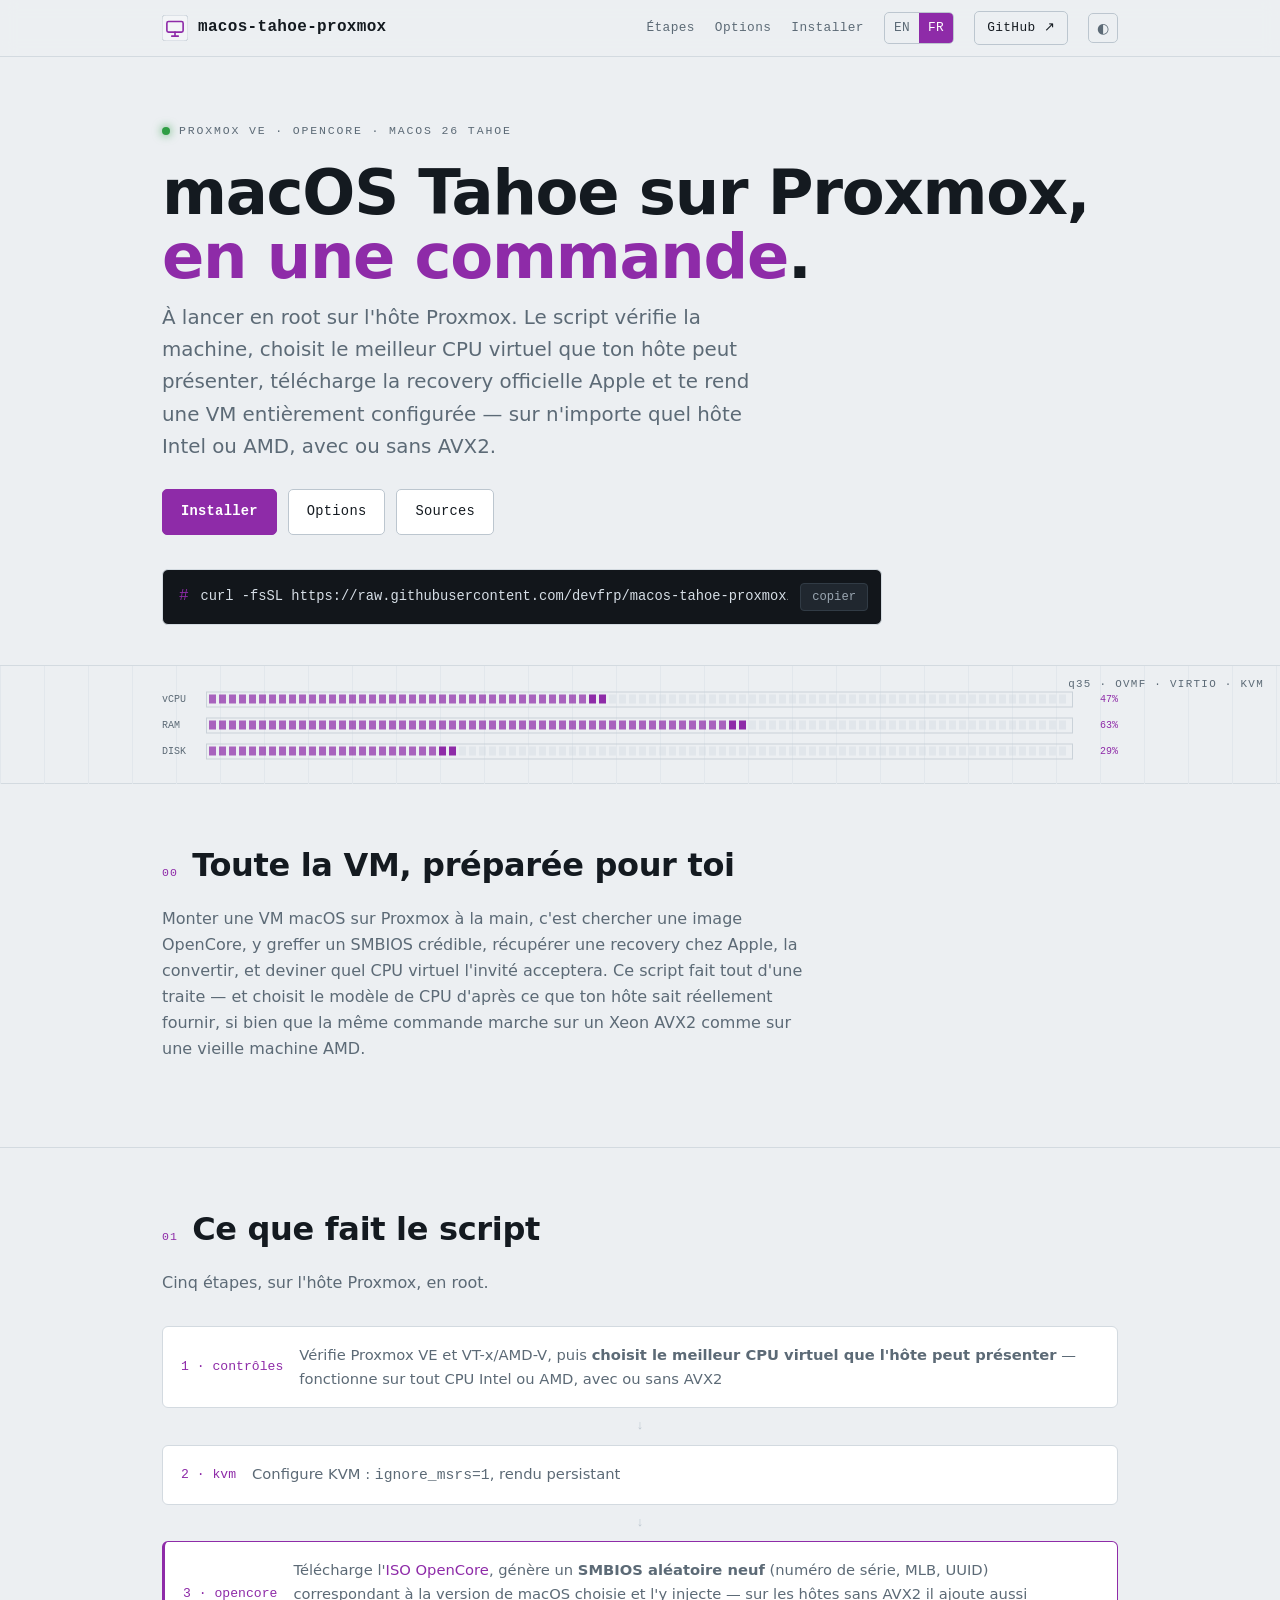
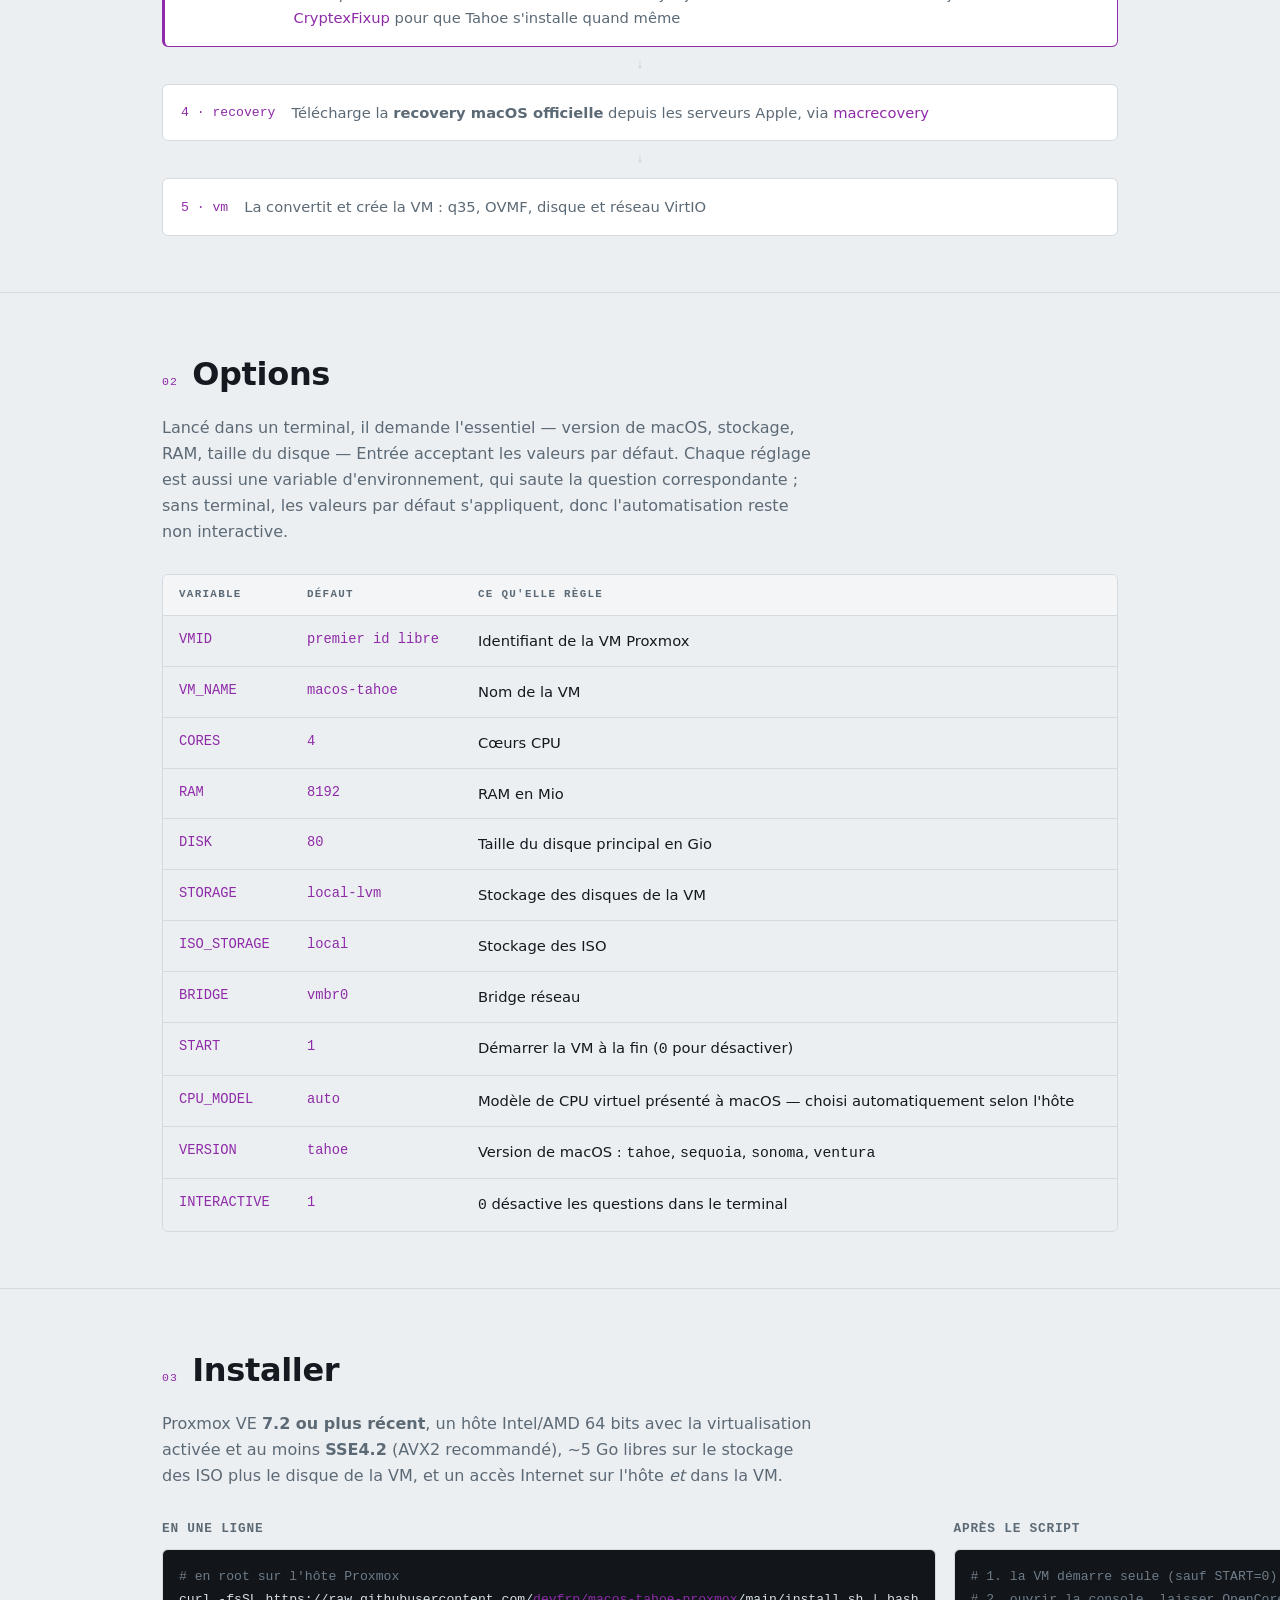
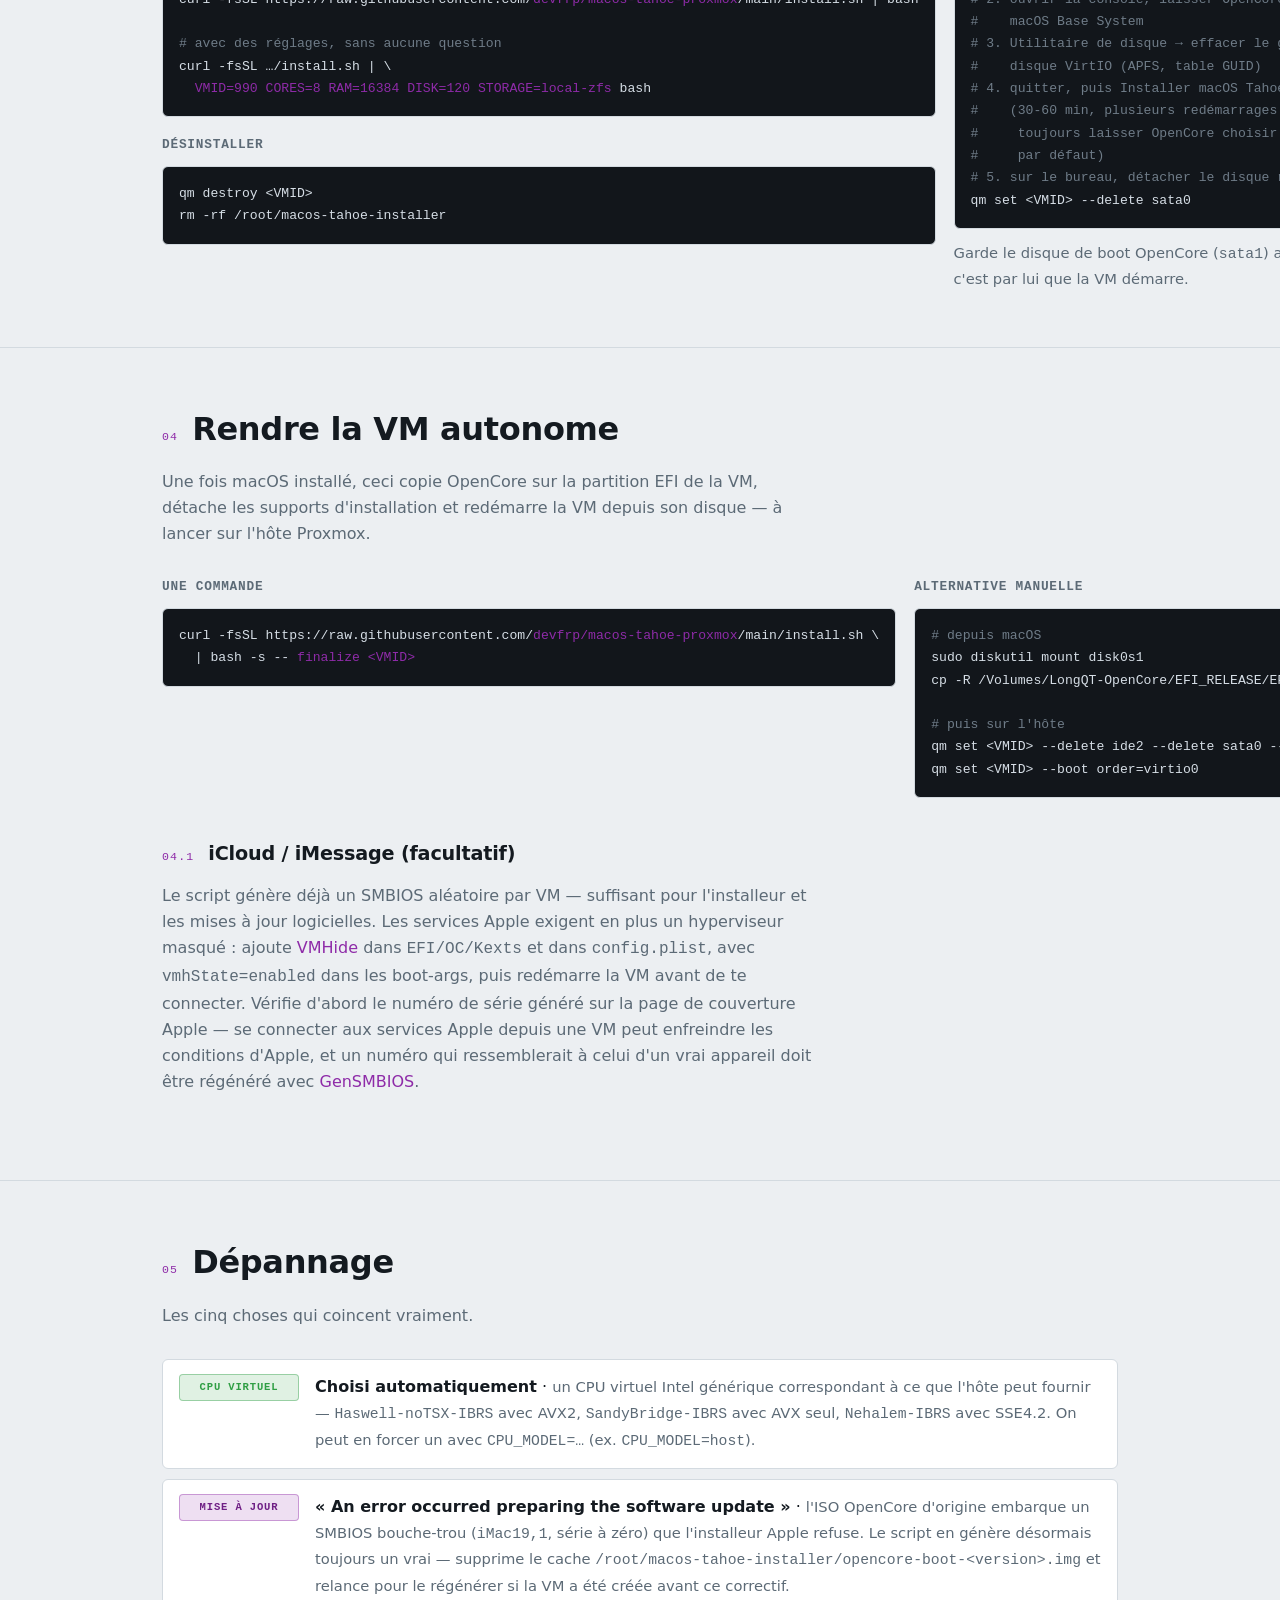
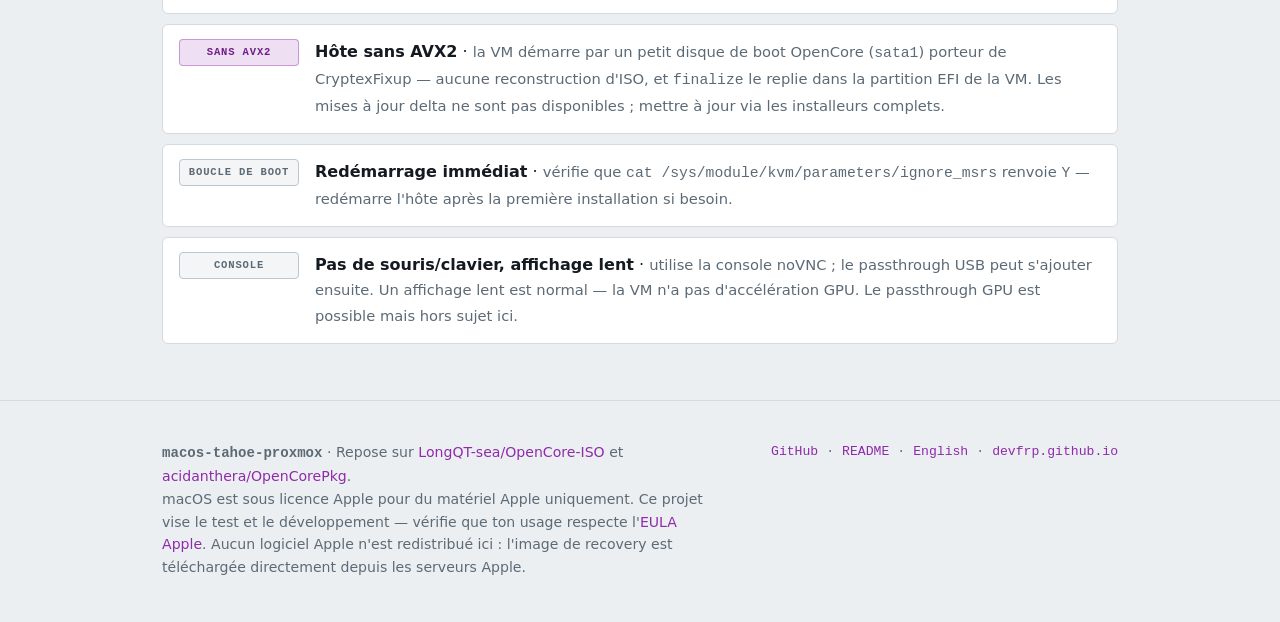
==== site/fr.html @ 80732681 "site: datasheet-style EN + FR site, fix the Pages workflow" ====
<!doctype html>
<html lang="fr">
<head>
<meta charset="utf-8">
<meta name="viewport" content="width=device-width, initial-scale=1">
<title>macOS Tahoe sur Proxmox VE — installeur en une commande</title>
<meta name="description" content="Créez une machine virtuelle macOS Tahoe (macOS 26) prête à installer sur Proxmox VE en une seule commande. Fonctionne sur tout hôte Intel ou AMD, avec ou sans AVX2.">
<meta name="author" content="devfrp">
<meta property="og:title" content="macOS Tahoe sur Proxmox VE — en une commande">
<meta property="og:description" content="OpenCore, un SMBIOS neuf, la recovery officielle Apple et une VM entièrement configurée — depuis une ligne curl sur l'hôte Proxmox.">
<meta property="og:type" content="website">
<link rel="icon" href="data:image/svg+xml,<svg xmlns='http://www.w3.org/2000/svg' viewBox='0 0 32 32'><rect width='32' height='32' rx='5' fill='%230d1013'/><rect x='5' y='7' width='22' height='15' rx='2' fill='none' stroke='%23d072e8' stroke-width='2'/><path d='M12 26 h8 M16 22 v4' fill='none' stroke='%23d072e8' stroke-width='2' stroke-linecap='round'/></svg>">
<style>
  :root{
    /* light: cool datasheet */
    --bg:#eceff2; --panel:#ffffff; --panel2:#f3f5f7; --term:#12161b;
    --line:#d3dae0; --line2:#bcc6cf; --ink:#141a20; --dim:#5c6a76;
    --amber:#8e2ba8; --amber-ink:#6f1f85; --lock:#2f9e44;
    --grid:#e2e7ec;
    --mono:"SFMono-Regular",ui-monospace,"JetBrains Mono",Menlo,Consolas,monospace;
    --sans:system-ui,-apple-system,"Segoe UI",Roboto,Helvetica,Arial,sans-serif;
  }
  @media (prefers-color-scheme:dark){
    :root{
      --bg:#0d1013; --panel:#14181d; --panel2:#191f26; --term:#0a0d10;
      --line:#262e37; --line2:#3a4753; --ink:#ccd4da; --dim:#7c8791;
      --amber:#d072e8; --amber-ink:#dd93ef; --lock:#57c96a; --grid:#1a2027;
    }
  }
  :root[data-theme="light"]{
    --bg:#eceff2; --panel:#ffffff; --panel2:#f3f5f7; --term:#12161b;
    --line:#d3dae0; --line2:#bcc6cf; --ink:#141a20; --dim:#5c6a76;
    --amber:#8e2ba8; --amber-ink:#6f1f85; --lock:#2f9e44; --grid:#e2e7ec;
  }
  :root[data-theme="dark"]{
    --bg:#0d1013; --panel:#14181d; --panel2:#191f26; --term:#0a0d10;
    --line:#262e37; --line2:#3a4753; --ink:#ccd4da; --dim:#7c8791;
    --amber:#d072e8; --amber-ink:#dd93ef; --lock:#57c96a; --grid:#1a2027;
  }

  *{box-sizing:border-box}
  html{scroll-behavior:smooth}
  @media (prefers-reduced-motion:reduce){html{scroll-behavior:auto}}
  body{margin:0;background:var(--bg);color:var(--ink);font-family:var(--sans);
    line-height:1.62;-webkit-font-smoothing:antialiased;font-size:16px}
  a{color:var(--amber);text-decoration:none}
  a:hover{text-decoration:underline}
  :focus-visible{outline:2px solid var(--amber);outline-offset:2px}
  .wrap{max-width:1000px;margin:0 auto;padding:0 22px}
  .mono{font-family:var(--mono)}
  .lab{font-family:var(--mono);font-size:.72rem;letter-spacing:.16em;text-transform:uppercase;color:var(--dim)}

  .panel{background:var(--panel);border:1px solid var(--line);border-radius:6px}

  /* barre haute */
  .bar{position:sticky;top:0;z-index:30;background:color-mix(in srgb,var(--bg) 88%,transparent);
    backdrop-filter:blur(8px);border-bottom:1px solid var(--line)}
  .bar .wrap{display:flex;align-items:center;gap:18px;height:56px}
  .logo{display:flex;align-items:center;gap:10px;font-family:var(--mono);font-weight:600;
    letter-spacing:.02em;color:var(--ink)}
  .logo svg{display:block}
  .bar nav{margin-left:auto;display:flex;gap:20px;align-items:center}
  .bar nav a{font-family:var(--mono);font-size:.8rem;color:var(--dim);letter-spacing:.03em}
  .bar nav a:hover{color:var(--ink);text-decoration:none}
  .bar .gh{border:1px solid var(--line2);padding:6px 12px;border-radius:5px;color:var(--ink)}
  .bar .gh:hover{border-color:var(--amber)}
  #themetog{background:none;border:1px solid var(--line2);color:var(--dim);border-radius:5px;
    width:30px;height:30px;cursor:pointer;font-size:.9rem}
  #themetog:hover{color:var(--ink);border-color:var(--amber)}
  .langsel{display:inline-flex;border:1px solid var(--line2);border-radius:5px;overflow:hidden;
    font-family:var(--mono);font-size:.74rem}
  .langsel a{padding:5px 9px;color:var(--dim);letter-spacing:.04em}
  .langsel a:hover{color:var(--ink);text-decoration:none}
  .langsel a.active{background:var(--amber);color:#fff}
  @media (prefers-color-scheme:dark){.langsel a.active{color:#0d1013}}
  :root[data-theme="dark"] .langsel a.active{color:#0d1013}
  :root[data-theme="light"] .langsel a.active{color:#fff}
  @media(max-width:680px){.bar nav a.opt{display:none}}

  /* hero */
  .hero{border-bottom:1px solid var(--line);position:relative}
  .hero .wrap{padding:60px 22px 0}
  .tag{display:inline-flex;align-items:center;gap:9px}
  .tag .led{width:8px;height:8px;border-radius:50%;background:var(--lock);
    box-shadow:0 0 8px 1px color-mix(in srgb,var(--lock) 60%,transparent)}
  h1{font-size:clamp(2.2rem,6.4vw,3.9rem);line-height:1.02;letter-spacing:-.02em;
    margin:18px 0 0;text-wrap:balance;font-weight:800}
  h1 .u{color:var(--amber)}
  .sub{font-size:clamp(1.02rem,2.3vw,1.24rem);color:var(--dim);max-width:620px;margin:14px 0 0}
  .cta{display:flex;flex-wrap:wrap;gap:11px;margin:26px 0 34px}
  .btn{font-family:var(--mono);font-size:.86rem;border-radius:5px;padding:11px 18px;
    border:1px solid var(--line2);color:var(--ink);cursor:pointer;background:var(--panel);
    transition:border-color .12s,transform .12s;letter-spacing:.02em}
  .btn:hover{text-decoration:none;transform:translateY(-1px);border-color:var(--amber)}
  .btn.p{background:var(--amber);color:#fff;border-color:var(--amber);font-weight:600}
  @media (prefers-color-scheme:dark){.btn.p{color:#0d1013}}
  :root[data-theme="dark"] .btn.p{color:#0d1013}
  :root[data-theme="light"] .btn.p{color:#fff}

  /* commande terminal */
  .term{background:var(--term);border:1px solid var(--line);border-radius:6px;
    display:flex;align-items:center;gap:12px;padding:13px 13px 13px 16px;max-width:720px}
  .term .p{color:var(--amber);font-family:var(--mono);user-select:none}
  .term code{font-family:var(--mono);color:#d6dee6;font-size:.86rem;flex:1;overflow-x:auto;white-space:nowrap}
  .term button{font-family:var(--mono);background:#20272f;border:1px solid #313b45;color:#9aa6b1;
    border-radius:4px;padding:6px 11px;cursor:pointer;font-size:.76rem;white-space:nowrap}
  .term button:hover{color:#fff;border-color:var(--amber)}

  /* jauges hyperviseur */
  .scope{margin-top:40px;border-top:1px solid var(--line);position:relative;height:118px}
  .scope canvas{display:block;width:100%;height:118px}
  .scope .rd{position:absolute;top:10px;right:16px;font-family:var(--mono);font-size:.68rem;
    letter-spacing:.12em;color:var(--dim)}

  /* structure de section */
  .sec{border-bottom:1px solid var(--line);padding:56px 0}
  .head{display:flex;align-items:baseline;gap:14px;margin-bottom:8px}
  .head .idx{font-family:var(--mono);font-size:.72rem;color:var(--amber);letter-spacing:.1em}
  h2{font-size:clamp(1.45rem,3.6vw,2rem);margin:0;letter-spacing:-.01em;font-weight:750;text-wrap:balance}
  .lede{color:var(--dim);max-width:660px;margin:14px 0 30px}

  /* modules */
  .mods{display:grid;gap:1px;background:var(--line);border:1px solid var(--line);border-radius:6px;
    grid-template-columns:repeat(auto-fit,minmax(240px,1fr));overflow:hidden}
  .mod{background:var(--panel);padding:22px}
  .mod:hover{background:var(--panel2)}
  .mod .lab{margin-bottom:9px}
  .mod h3{margin:0 0 5px;font-size:1.04rem}
  .mod p{margin:0;color:var(--dim);font-size:.92rem}
  .mod h3 code,.mod p code{font-family:var(--mono);font-size:.86em;color:var(--amber-ink)}

  /* tableau registre */
  .rdout{border:1px solid var(--line);border-radius:6px;overflow:hidden;overflow-x:auto}
  .rdout table{width:100%;border-collapse:collapse;min-width:520px}
  .rdout th{font-family:var(--mono);font-size:.68rem;letter-spacing:.12em;text-transform:uppercase;
    color:var(--dim);text-align:left;padding:11px 16px;background:var(--panel2);border-bottom:1px solid var(--line)}
  .rdout td{padding:13px 16px;border-bottom:1px solid var(--line);vertical-align:top;font-size:.92rem}
  .rdout tr:last-child td{border-bottom:none}
  .rdout tr:hover td{background:var(--panel2)}
  .rdout .v{font-family:var(--mono);color:var(--amber);white-space:nowrap;font-size:.86rem}
  .rdout .s{font-family:var(--mono);font-size:.68rem;letter-spacing:.08em;color:var(--lock)}
  .rdout .s.open{color:var(--dim)}
  .rdout td b{font-weight:650} .rdout td span{color:var(--dim)}

  /* flux */
  .flow{display:grid;gap:12px}
  .node{border:1px solid var(--line);border-radius:6px;background:var(--panel);padding:16px 18px;
    display:grid;grid-template-columns:auto 1fr;gap:16px;align-items:center}
  .node .n{font-family:var(--mono);font-size:.82rem;color:var(--amber);white-space:nowrap}
  .node .d{color:var(--dim);font-size:.92rem}
  .node.hw{border-color:var(--amber);border-left-width:3px}
  .flow .arrow{font-family:var(--mono);color:var(--line2);text-align:center;font-size:.8rem;line-height:1}

  /* colonnes install */
  .cols{display:grid;gap:18px;grid-template-columns:1fr 1fr}
  @media(max-width:680px){.cols{grid-template-columns:1fr}}
  pre.blk{background:var(--term);border:1px solid var(--line);border-radius:6px;padding:16px;
    overflow-x:auto;font-family:var(--mono);font-size:.82rem;color:#d6dee6;line-height:1.7;margin:0}
  pre.blk .c{color:#6f7c88} pre.blk .f{color:var(--amber)}
  .cols h3{font-family:var(--mono);font-size:.8rem;letter-spacing:.06em;color:var(--dim);
    text-transform:uppercase;margin:0 0 10px}

  /* étapes */
  .steps{list-style:none;padding:0;margin:0;display:grid;gap:10px}
  .steps li{display:grid;grid-template-columns:120px 1fr;gap:16px;align-items:start;
    border:1px solid var(--line);border-radius:6px;padding:14px 16px;background:var(--panel)}
  .chip{font-family:var(--mono);font-size:.66rem;letter-spacing:.08em;padding:4px 8px;border-radius:4px;
    text-align:center;font-weight:600;align-self:start}
  .c-done{background:color-mix(in srgb,var(--lock) 15%,transparent);color:var(--lock);
    border:1px solid color-mix(in srgb,var(--lock) 40%,transparent)}
  .c-part{background:color-mix(in srgb,var(--amber) 15%,transparent);color:var(--amber-ink);
    border:1px solid color-mix(in srgb,var(--amber) 40%,transparent)}
  .c-card{background:var(--panel2);color:var(--dim);border:1px solid var(--line2)}
  .steps b{font-weight:650} .steps .d{color:var(--dim);font-size:.92rem}
  @media(max-width:560px){.steps li{grid-template-columns:1fr}}

  footer{padding:40px 0 64px;color:var(--dim);font-size:.88rem}
  footer .wrap{display:flex;flex-wrap:wrap;gap:20px;justify-content:space-between;align-items:flex-start}
  footer .disc{max-width:560px}
  footer .links{font-family:var(--mono);font-size:.82rem;display:flex;gap:8px;flex-wrap:wrap}
  .kbd{font-family:var(--mono);background:var(--panel2);border:1px solid var(--line2);
    padding:1px 6px;border-radius:4px;font-size:.85em;color:var(--ink)}
</style>
</head>
<body>

<header class="bar"><div class="wrap">
  <a class="logo" href="#top">
    <svg width="26" height="26" viewBox="0 0 32 32" aria-hidden="true"><rect width="32" height="32" rx="5" fill="var(--panel2)" stroke="var(--line2)"/><rect x="6" y="8" width="20" height="13" rx="2" fill="none" stroke="var(--amber)" stroke-width="2"/><path d="M12 26 h8 M16 21 v5" fill="none" stroke="var(--amber)" stroke-width="2" stroke-linecap="round"/></svg>
    macos-tahoe-proxmox
  </a>
  <nav>
    <a class="opt" href="#steps">Étapes</a>
    <a class="opt" href="#options">Options</a>
    <a href="#install">Installer</a>
    <span class="langsel" role="group" aria-label="Langue">
      <a href="index.html">EN</a>
      <a href="fr.html" class="active" aria-current="page">FR</a>
    </span>
    <a class="gh" href="https://github.com/devfrp/macos-tahoe-proxmox">GitHub&nbsp;↗</a>
    <button id="themetog" title="Changer de thème" aria-label="Basculer thème clair/sombre">◐</button>
  </nav>
</div></header>

<main id="top">
<section class="hero">
  <div class="wrap">
    <span class="tag"><span class="led"></span><span class="lab">Proxmox VE · OpenCore · macOS 26 Tahoe</span></span>
    <h1>macOS Tahoe sur Proxmox,<br><span class="u">en une commande</span>.</h1>
    <p class="sub">À lancer en root sur l'hôte Proxmox. Le script vérifie la machine, choisit le
    meilleur CPU virtuel que ton hôte peut présenter, télécharge la recovery officielle Apple et
    te rend une VM entièrement configurée — sur n'importe quel hôte Intel ou AMD, avec ou sans
    AVX2.</p>
    <div class="cta">
      <a class="btn p" href="#install">Installer</a>
      <a class="btn" href="#options">Options</a>
      <a class="btn" href="https://github.com/devfrp/macos-tahoe-proxmox">Sources</a>
    </div>
    <div class="term">
      <span class="p">#</span>
      <code id="cmd">curl -fsSL https://raw.githubusercontent.com/devfrp/macos-tahoe-proxmox/main/install.sh | bash</code>
      <button id="cpb" onclick="cp()">copier</button>
    </div>
  </div>
  <div class="scope" aria-hidden="true">
    <span class="rd">q35 · OVMF · VIRTIO · KVM</span>
    <canvas id="scope"></canvas>
  </div>
</section>

<section class="sec" id="about"><div class="wrap">
  <div class="head"><span class="idx">00</span><h2>Toute la VM, préparée pour toi</h2></div>
  <p class="lede">Monter une VM macOS sur Proxmox à la main, c'est chercher une image OpenCore,
  y greffer un SMBIOS crédible, récupérer une recovery chez Apple, la convertir, et deviner quel
  CPU virtuel l'invité acceptera. Ce script fait tout d'une traite — et choisit le modèle de CPU
  d'après ce que ton hôte sait réellement fournir, si bien que la même commande marche sur un
  Xeon AVX2 comme sur une vieille machine AMD.</p>
</div></section>

<section class="sec" id="steps"><div class="wrap">
  <div class="head"><span class="idx">01</span><h2>Ce que fait le script</h2></div>
  <p class="lede">Cinq étapes, sur l'hôte Proxmox, en root.</p>
  <div class="flow">
    <div class="node"><span class="n">1 · contrôles</span><span class="d">Vérifie Proxmox VE et VT-x/AMD-V, puis <b>choisit le meilleur CPU virtuel que l'hôte peut présenter</b> — fonctionne sur tout CPU Intel ou AMD, avec ou sans AVX2</span></div>
    <div class="arrow">↓</div>
    <div class="node"><span class="n">2 · kvm</span><span class="d">Configure KVM : <code class="mono">ignore_msrs=1</code>, rendu persistant</span></div>
    <div class="arrow">↓</div>
    <div class="node hw"><span class="n">3 · opencore</span><span class="d">Télécharge l'<a href="https://github.com/LongQT-sea/OpenCore-ISO">ISO OpenCore</a>, génère un <b>SMBIOS aléatoire neuf</b> (numéro de série, MLB, UUID) correspondant à la version de macOS choisie et l'y injecte — sur les hôtes sans AVX2 il ajoute aussi <a href="https://github.com/acidanthera/CryptexFixup">CryptexFixup</a> pour que Tahoe s'installe quand même</span></div>
    <div class="arrow">↓</div>
    <div class="node"><span class="n">4 · recovery</span><span class="d">Télécharge la <b>recovery macOS officielle</b> depuis les serveurs Apple, via <a href="https://github.com/acidanthera/OpenCorePkg">macrecovery</a></span></div>
    <div class="arrow">↓</div>
    <div class="node"><span class="n">5 · vm</span><span class="d">La convertit et crée la VM : q35, OVMF, disque et réseau VirtIO</span></div>
  </div>
</div></section>

<section class="sec" id="options"><div class="wrap">
  <div class="head"><span class="idx">02</span><h2>Options</h2></div>
  <p class="lede">Lancé dans un terminal, il demande l'essentiel — version de macOS, stockage,
  RAM, taille du disque — Entrée acceptant les valeurs par défaut. Chaque réglage est aussi une
  variable d'environnement, qui saute la question correspondante ; sans terminal, les valeurs par
  défaut s'appliquent, donc l'automatisation reste non interactive.</p>
  <div class="rdout"><table>
    <thead><tr><th>Variable</th><th>Défaut</th><th>Ce qu'elle règle</th></tr></thead>
    <tbody>
      <tr><td class="v">VMID</td><td class="v">premier id libre</td><td>Identifiant de la VM Proxmox</td></tr>
      <tr><td class="v">VM_NAME</td><td class="v">macos-tahoe</td><td>Nom de la VM</td></tr>
      <tr><td class="v">CORES</td><td class="v">4</td><td>Cœurs CPU</td></tr>
      <tr><td class="v">RAM</td><td class="v">8192</td><td>RAM en Mio</td></tr>
      <tr><td class="v">DISK</td><td class="v">80</td><td>Taille du disque principal en Gio</td></tr>
      <tr><td class="v">STORAGE</td><td class="v">local-lvm</td><td>Stockage des disques de la VM</td></tr>
      <tr><td class="v">ISO_STORAGE</td><td class="v">local</td><td>Stockage des ISO</td></tr>
      <tr><td class="v">BRIDGE</td><td class="v">vmbr0</td><td>Bridge réseau</td></tr>
      <tr><td class="v">START</td><td class="v">1</td><td>Démarrer la VM à la fin (<code class="mono">0</code> pour désactiver)</td></tr>
      <tr><td class="v">CPU_MODEL</td><td class="v">auto</td><td>Modèle de CPU virtuel présenté à macOS — choisi automatiquement selon l'hôte</td></tr>
      <tr><td class="v">VERSION</td><td class="v">tahoe</td><td>Version de macOS : <code class="mono">tahoe</code>, <code class="mono">sequoia</code>, <code class="mono">sonoma</code>, <code class="mono">ventura</code></td></tr>
      <tr><td class="v">INTERACTIVE</td><td class="v">1</td><td><code class="mono">0</code> désactive les questions dans le terminal</td></tr>
    </tbody>
  </table></div>
</div></section>

<section class="sec" id="install"><div class="wrap">
  <div class="head"><span class="idx">03</span><h2>Installer</h2></div>
  <p class="lede">Proxmox VE <b>7.2 ou plus récent</b>, un hôte Intel/AMD 64 bits avec la
  virtualisation activée et au moins <b>SSE4.2</b> (AVX2 recommandé), ~5&nbsp;Go libres sur le
  stockage des ISO plus le disque de la VM, et un accès Internet sur l'hôte <em>et</em> dans la VM.</p>
  <div class="cols">
    <div>
      <h3>En une ligne</h3>
      <pre class="blk"><span class="c"># en root sur l'hôte Proxmox</span>
curl -fsSL https://raw.githubusercontent.com/<span class="f">devfrp/macos-tahoe-proxmox</span>/main/install.sh | bash

<span class="c"># avec des réglages, sans aucune question</span>
curl -fsSL …/install.sh | \
  <span class="f">VMID=990 CORES=8 RAM=16384 DISK=120 STORAGE=local-zfs</span> bash</pre>
      <h3 style="margin-top:18px">Désinstaller</h3>
      <pre class="blk">qm destroy &lt;VMID&gt;
rm -rf /root/macos-tahoe-installer</pre>
    </div>
    <div>
      <h3>Après le script</h3>
      <pre class="blk"><span class="c"># 1. la VM démarre seule (sauf START=0)</span>
<span class="c"># 2. ouvrir la console, laisser OpenCore booter</span>
<span class="c">#    macOS Base System</span>
<span class="c"># 3. Utilitaire de disque → effacer le gros</span>
<span class="c">#    disque VirtIO (APFS, table GUID)</span>
<span class="c"># 4. quitter, puis Installer macOS Tahoe</span>
<span class="c">#    (30-60 min, plusieurs redémarrages —</span>
<span class="c">#     toujours laisser OpenCore choisir l'entrée</span>
<span class="c">#     par défaut)</span>
<span class="c"># 5. sur le bureau, détacher le disque recovery :</span>
qm set &lt;VMID&gt; --delete sata0</pre>
      <p class="lede" style="margin:12px 0 0;font-size:.92rem">Garde le disque de boot OpenCore
      (<code class="mono">sata1</code>) attaché — c'est par lui que la VM démarre.</p>
    </div>
  </div>
</div></section>

<section class="sec" id="standalone"><div class="wrap">
  <div class="head"><span class="idx">04</span><h2>Rendre la VM autonome</h2></div>
  <p class="lede">Une fois macOS installé, ceci copie OpenCore sur la partition EFI de la VM,
  détache les supports d'installation et redémarre la VM depuis son disque — à lancer sur l'hôte
  Proxmox.</p>
  <div class="cols">
    <div>
      <h3>Une commande</h3>
      <pre class="blk">curl -fsSL https://raw.githubusercontent.com/<span class="f">devfrp/macos-tahoe-proxmox</span>/main/install.sh \
  | bash -s -- <span class="f">finalize &lt;VMID&gt;</span></pre>
    </div>
    <div>
      <h3>Alternative manuelle</h3>
      <pre class="blk"><span class="c"># depuis macOS</span>
sudo diskutil mount disk0s1
cp -R /Volumes/LongQT-OpenCore/EFI_RELEASE/EFI /Volumes/EFI/

<span class="c"># puis sur l'hôte</span>
qm set &lt;VMID&gt; --delete ide2 --delete sata0 --delete sata1
qm set &lt;VMID&gt; --boot order=virtio0</pre>
    </div>
  </div>
  <div class="head" style="margin-top:40px"><span class="idx">04.1</span><h2 style="font-size:1.2rem">iCloud / iMessage (facultatif)</h2></div>
  <p class="lede">Le script génère déjà un SMBIOS aléatoire par VM — suffisant pour l'installeur
  et les mises à jour logicielles. Les services Apple exigent en plus un hyperviseur masqué :
  ajoute <a href="https://github.com/Carnations-Botanica/VMHide">VMHide</a> dans
  <code class="mono">EFI/OC/Kexts</code> et dans <code class="mono">config.plist</code>, avec
  <code class="mono">vmhState=enabled</code> dans les boot-args, puis redémarre la VM avant de te
  connecter. Vérifie d'abord le numéro de série généré sur la page de couverture Apple — se
  connecter aux services Apple depuis une VM peut enfreindre les conditions d'Apple, et un
  numéro qui ressemblerait à celui d'un vrai appareil doit être régénéré avec
  <a href="https://github.com/corpnewt/GenSMBIOS">GenSMBIOS</a>.</p>
</div></section>

<section class="sec" id="trouble"><div class="wrap">
  <div class="head"><span class="idx">05</span><h2>Dépannage</h2></div>
  <p class="lede">Les cinq choses qui coincent vraiment.</p>
  <ul class="steps">
    <li><span class="chip c-done">CPU VIRTUEL</span><div><b>Choisi automatiquement</b> · <span class="d">un CPU virtuel Intel générique correspondant à ce que l'hôte peut fournir — <code class="mono">Haswell-noTSX-IBRS</code> avec AVX2, <code class="mono">SandyBridge-IBRS</code> avec AVX seul, <code class="mono">Nehalem-IBRS</code> avec SSE4.2. On peut en forcer un avec <code class="mono">CPU_MODEL=…</code> (ex. <code class="mono">CPU_MODEL=host</code>).</span></div></li>
    <li><span class="chip c-part">MISE À JOUR</span><div><b>« An error occurred preparing the software update »</b> · <span class="d">l'ISO OpenCore d'origine embarque un SMBIOS bouche-trou (<code class="mono">iMac19,1</code>, série à zéro) que l'installeur Apple refuse. Le script en génère désormais toujours un vrai — supprime le cache <code class="mono">/root/macos-tahoe-installer/opencore-boot-&lt;version&gt;.img</code> et relance pour le régénérer si la VM a été créée avant ce correctif.</span></div></li>
    <li><span class="chip c-part">SANS AVX2</span><div><b>Hôte sans AVX2</b> · <span class="d">la VM démarre par un petit disque de boot OpenCore (<code class="mono">sata1</code>) porteur de CryptexFixup — aucune reconstruction d'ISO, et <code class="mono">finalize</code> le replie dans la partition EFI de la VM. Les mises à jour delta ne sont pas disponibles ; mettre à jour via les installeurs complets.</span></div></li>
    <li><span class="chip c-card">BOUCLE DE BOOT</span><div><b>Redémarrage immédiat</b> · <span class="d">vérifie que <code class="mono">cat /sys/module/kvm/parameters/ignore_msrs</code> renvoie <code class="mono">Y</code> — redémarre l'hôte après la première installation si besoin.</span></div></li>
    <li><span class="chip c-card">CONSOLE</span><div><b>Pas de souris/clavier, affichage lent</b> · <span class="d">utilise la console noVNC ; le passthrough USB peut s'ajouter ensuite. Un affichage lent est normal — la VM n'a pas d'accélération GPU. Le passthrough GPU est possible mais hors sujet ici.</span></div></li>
  </ul>
</div></section>
</main>

<footer><div class="wrap">
  <div class="disc"><b class="mono">macos-tahoe-proxmox</b> · Repose sur
    <a href="https://github.com/LongQT-sea/OpenCore-ISO">LongQT-sea/OpenCore-ISO</a> et
    <a href="https://github.com/acidanthera/OpenCorePkg">acidanthera/OpenCorePkg</a>.<br>
    macOS est sous licence Apple pour du matériel Apple uniquement. Ce projet vise le test et le
    développement — vérifie que ton usage respecte l'<a href="https://www.apple.com/legal/sla/">EULA
    Apple</a>. Aucun logiciel Apple n'est redistribué ici : l'image de recovery est téléchargée
    directement depuis les serveurs Apple.</div>
  <div class="links">
    <a href="https://github.com/devfrp/macos-tahoe-proxmox">GitHub</a><span>·</span>
    <a href="https://github.com/devfrp/macos-tahoe-proxmox/blob/main/README.fr.md">README</a><span>·</span>
    <a href="index.html">English</a><span>·</span>
    <a href="https://devfrp.github.io">devfrp.github.io</a>
  </div>
</div></footer>

<script>
(function(){
  // thème (persisté)
  var root=document.documentElement, tog=document.getElementById('themetog');
  var saved=null; try{saved=localStorage.getItem('mtp-theme');}catch(e){}
  if(saved==='dark'||saved==='light') root.setAttribute('data-theme',saved);
  function cur(){var t=root.getAttribute('data-theme');
    if(t) return t;
    return matchMedia('(prefers-color-scheme:dark)').matches?'dark':'light';}
  tog.addEventListener('click',function(){
    var n=cur()==='dark'?'light':'dark';
    root.setAttribute('data-theme',n);
    try{localStorage.setItem('mtp-theme',n);}catch(e){}
    draw(true);
  });

  // copie
  window.cp=function(){var b=document.getElementById('cpb');
    navigator.clipboard.writeText(document.getElementById('cmd').textContent).then(function(){
      b.textContent='copié ✓'; setTimeout(function(){b.textContent='copier';},1500);});};

  // jauges hyperviseur
  var cv=document.getElementById('scope'), ctx=cv.getContext('2d'), t=0, raf=null;
  var reduce=matchMedia('(prefers-reduced-motion:reduce)').matches;
  var rows=[{k:'vCPU',b:0.34,a:0.30,s:1.7},{k:'RAM',b:0.58,a:0.10,s:0.7},{k:'DISK',b:0.22,a:0.20,s:2.6}];
  function accent(){return getComputedStyle(root).getPropertyValue('--amber').trim()||'#d072e8';}
  function grid(){return getComputedStyle(root).getPropertyValue('--grid').trim()||'#1a2027';}
  function dim(){return getComputedStyle(root).getPropertyValue('--dim').trim()||'#7c8791';}
  function line2(){return getComputedStyle(root).getPropertyValue('--line2').trim()||'#3a4753';}
  function size(){var d=Math.min(devicePixelRatio||1,2);
    cv.width=cv.clientWidth*d; cv.height=cv.clientHeight*d; ctx.setTransform(d,0,0,d,0,0);}
  function draw(once){
    var w=cv.clientWidth,h=cv.clientHeight;
    ctx.clearRect(0,0,w,h);
    ctx.strokeStyle=grid(); ctx.lineWidth=1;
    for(var x=0;x<w;x+=44){ctx.beginPath();ctx.moveTo(x+.5,0);ctx.lineTo(x+.5,h);ctx.stroke();}
    var inset=Math.max(22,(w-1000)/2+22), gh=15, top=(h-(rows.length*gh+(rows.length-1)*11))/2;
    for(var r=0;r<rows.length;r++){
      var row=rows[r], y=top+r*(gh+11);
      var v=row.b+row.a*(0.5+0.5*Math.sin(t*row.s+r*1.7))*(0.7+0.3*Math.sin(t*row.s*2.3+r));
      if(v<0.04) v=0.04; if(v>0.98) v=0.98;
      // libellé
      ctx.fillStyle=dim(); ctx.font='10px ui-monospace,SFMono-Regular,Menlo,monospace';
      ctx.textBaseline='middle'; ctx.textAlign='left';
      ctx.fillText(row.k, inset, y+gh/2);
      // rail
      var bx=inset+44, bw=Math.max(60,w-inset*2-44-46);
      ctx.strokeStyle=line2(); ctx.globalAlpha=.7; ctx.lineWidth=1;
      ctx.strokeRect(bx+.5,y+.5,bw,gh); ctx.globalAlpha=1;
      // remplissage segmenté
      var seg=7, gap=3, n=Math.floor((bw+gap)/(seg+gap)), lit=Math.round(n*v);
      for(var i=0;i<n;i++){
        var on=i<lit;
        ctx.fillStyle=on?accent():line2();
        ctx.globalAlpha=on?(i>lit-3?1:.72):.22;
        ctx.fillRect(bx+3+i*(seg+gap), y+3, seg, gh-6);
      }
      ctx.globalAlpha=1;
      // pourcentage
      ctx.fillStyle=accent(); ctx.textAlign='right';
      ctx.fillText(Math.round(v*100)+'%', w-inset, y+gh/2);
    }
    if(once) return;
    t+=0.012; raf=requestAnimationFrame(function(){draw(false);});
  }
  function start(){size(); if(reduce){draw(true);} else {if(raf)cancelAnimationFrame(raf); draw(false);}}
  addEventListener('resize',start); start();
})();
</script>
</body>
</html>
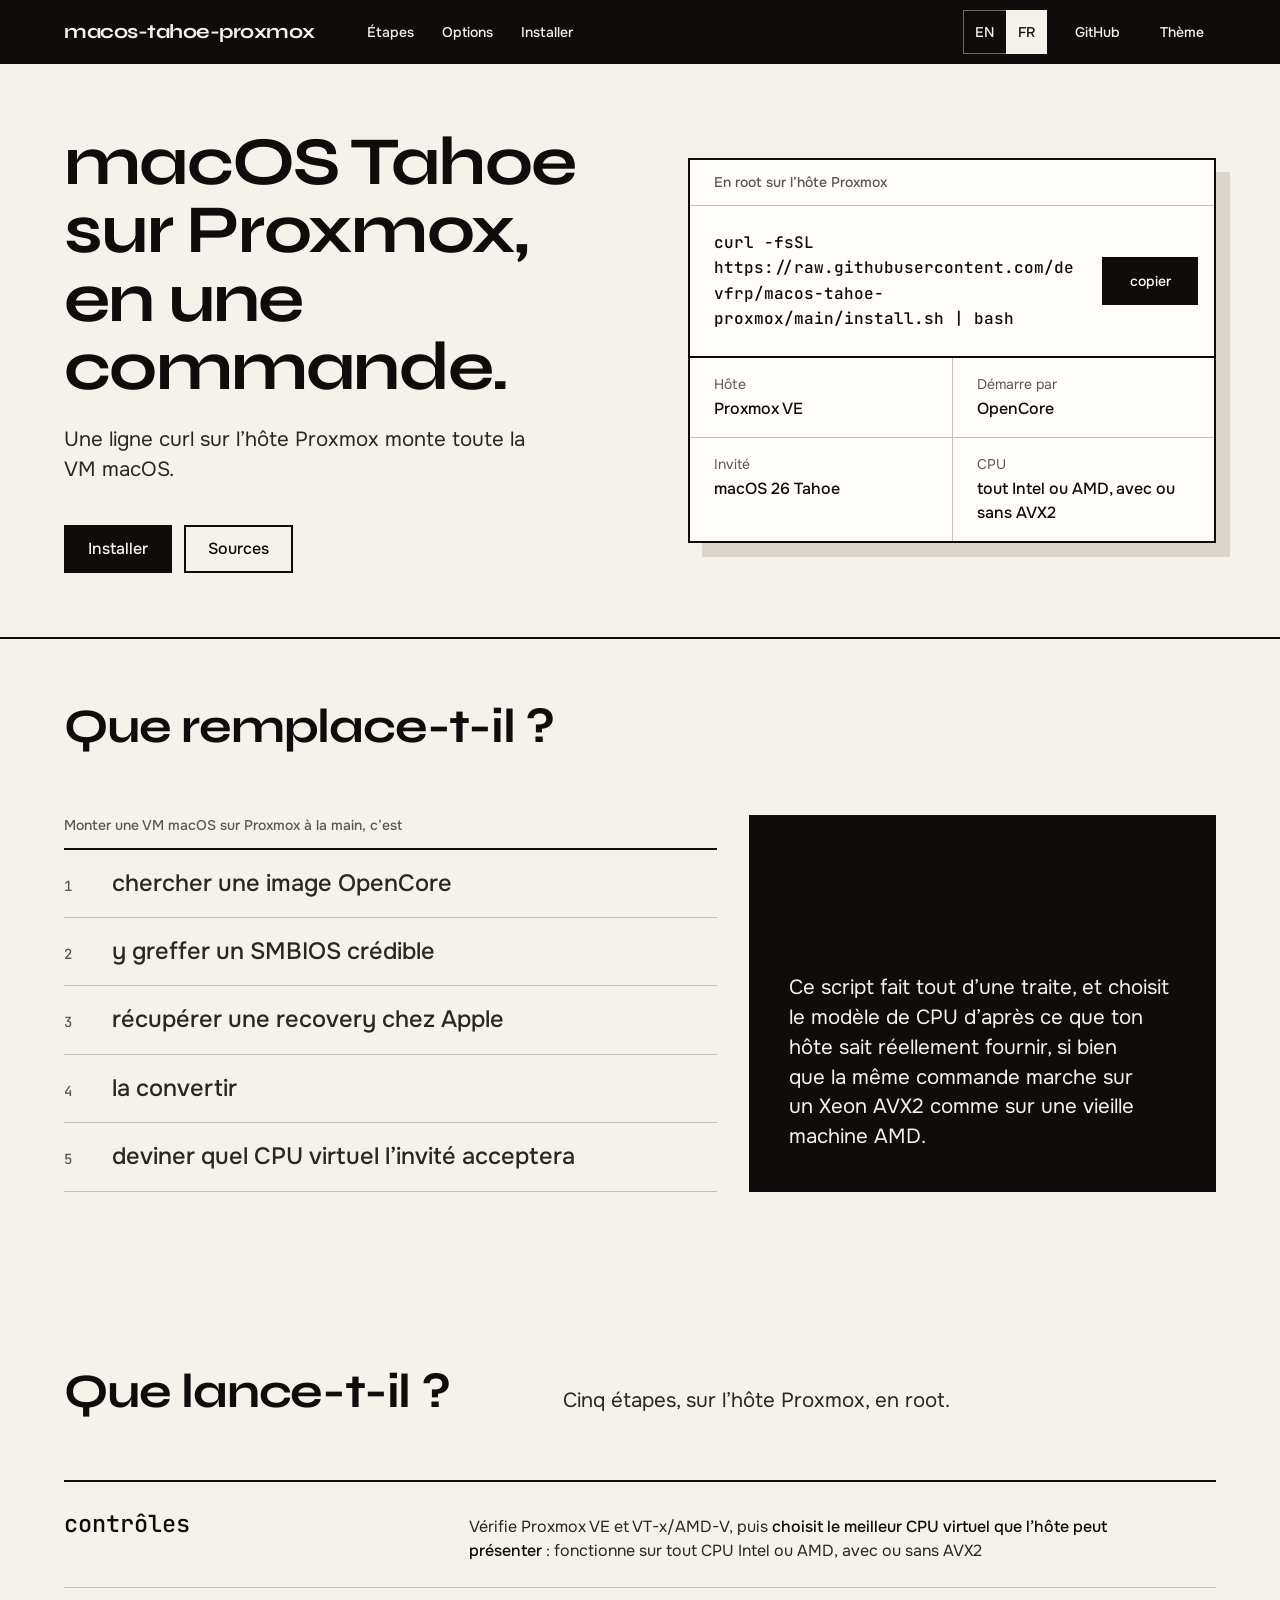
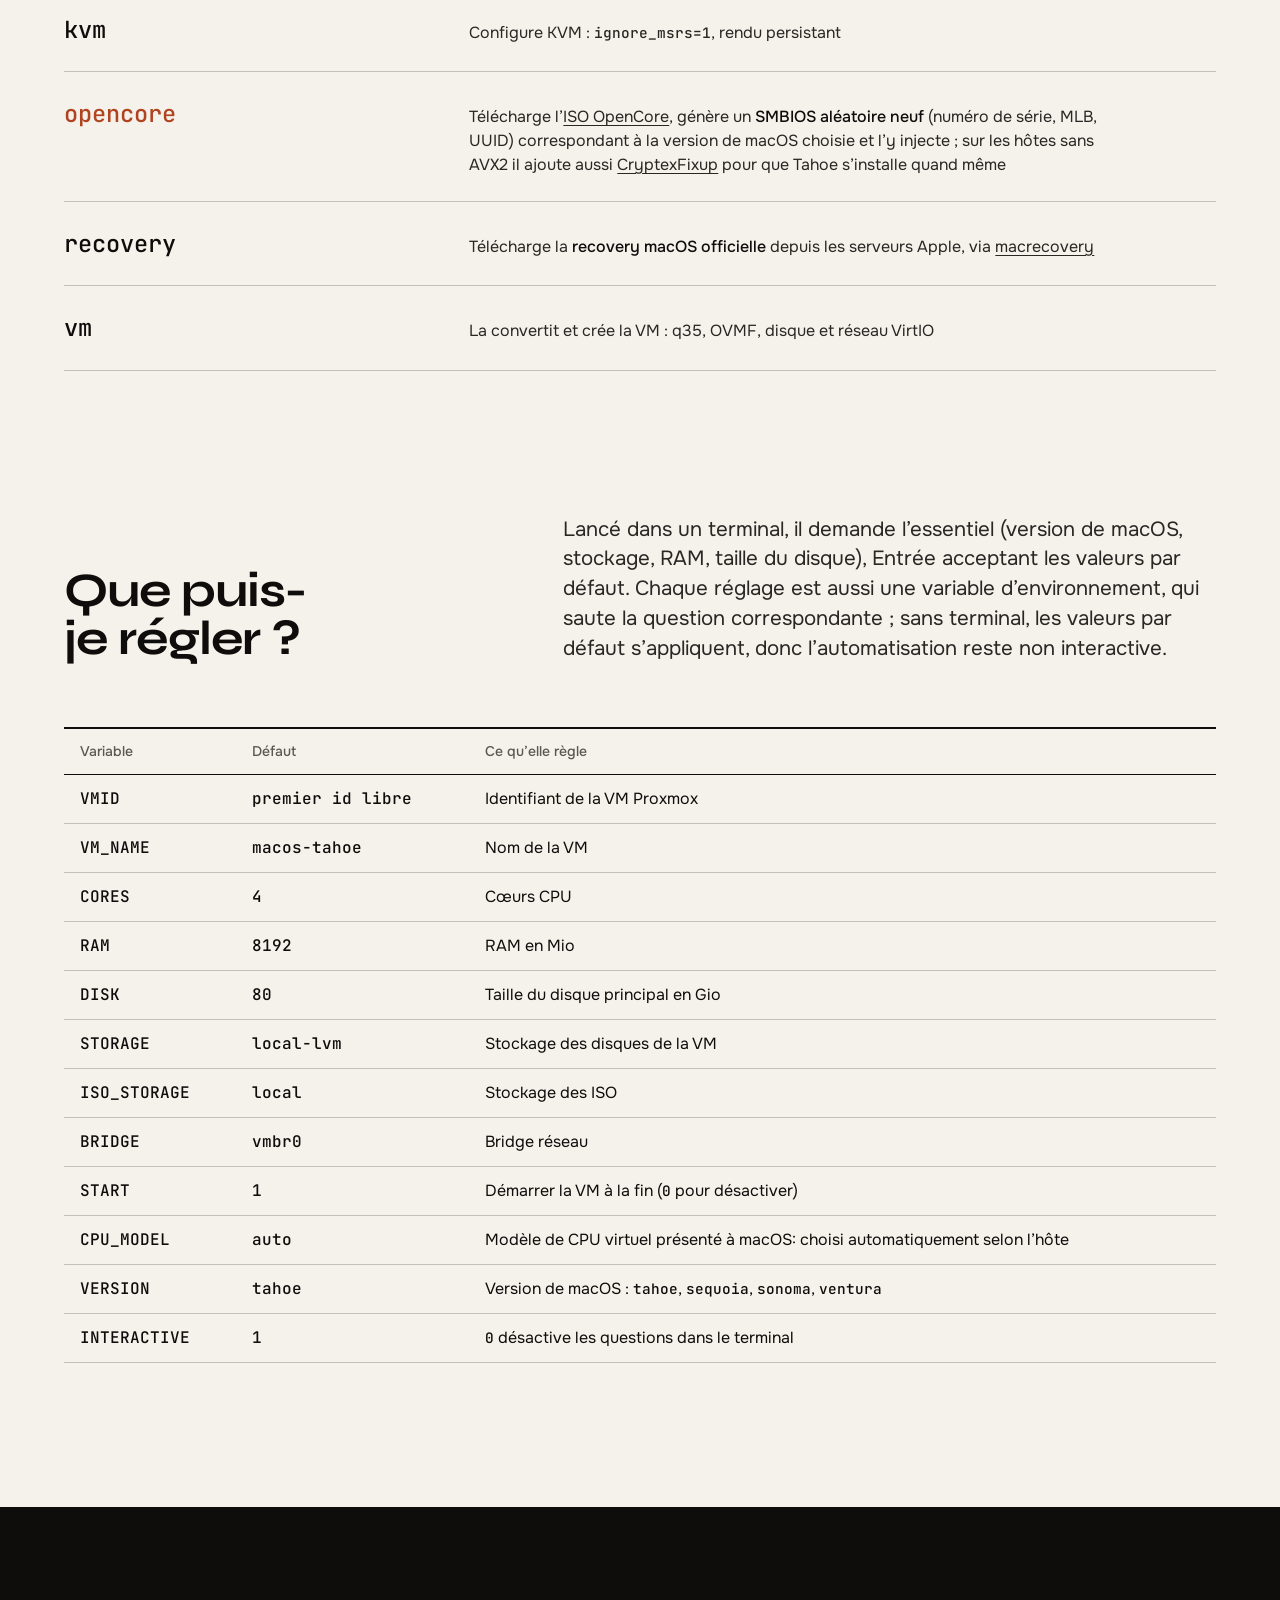
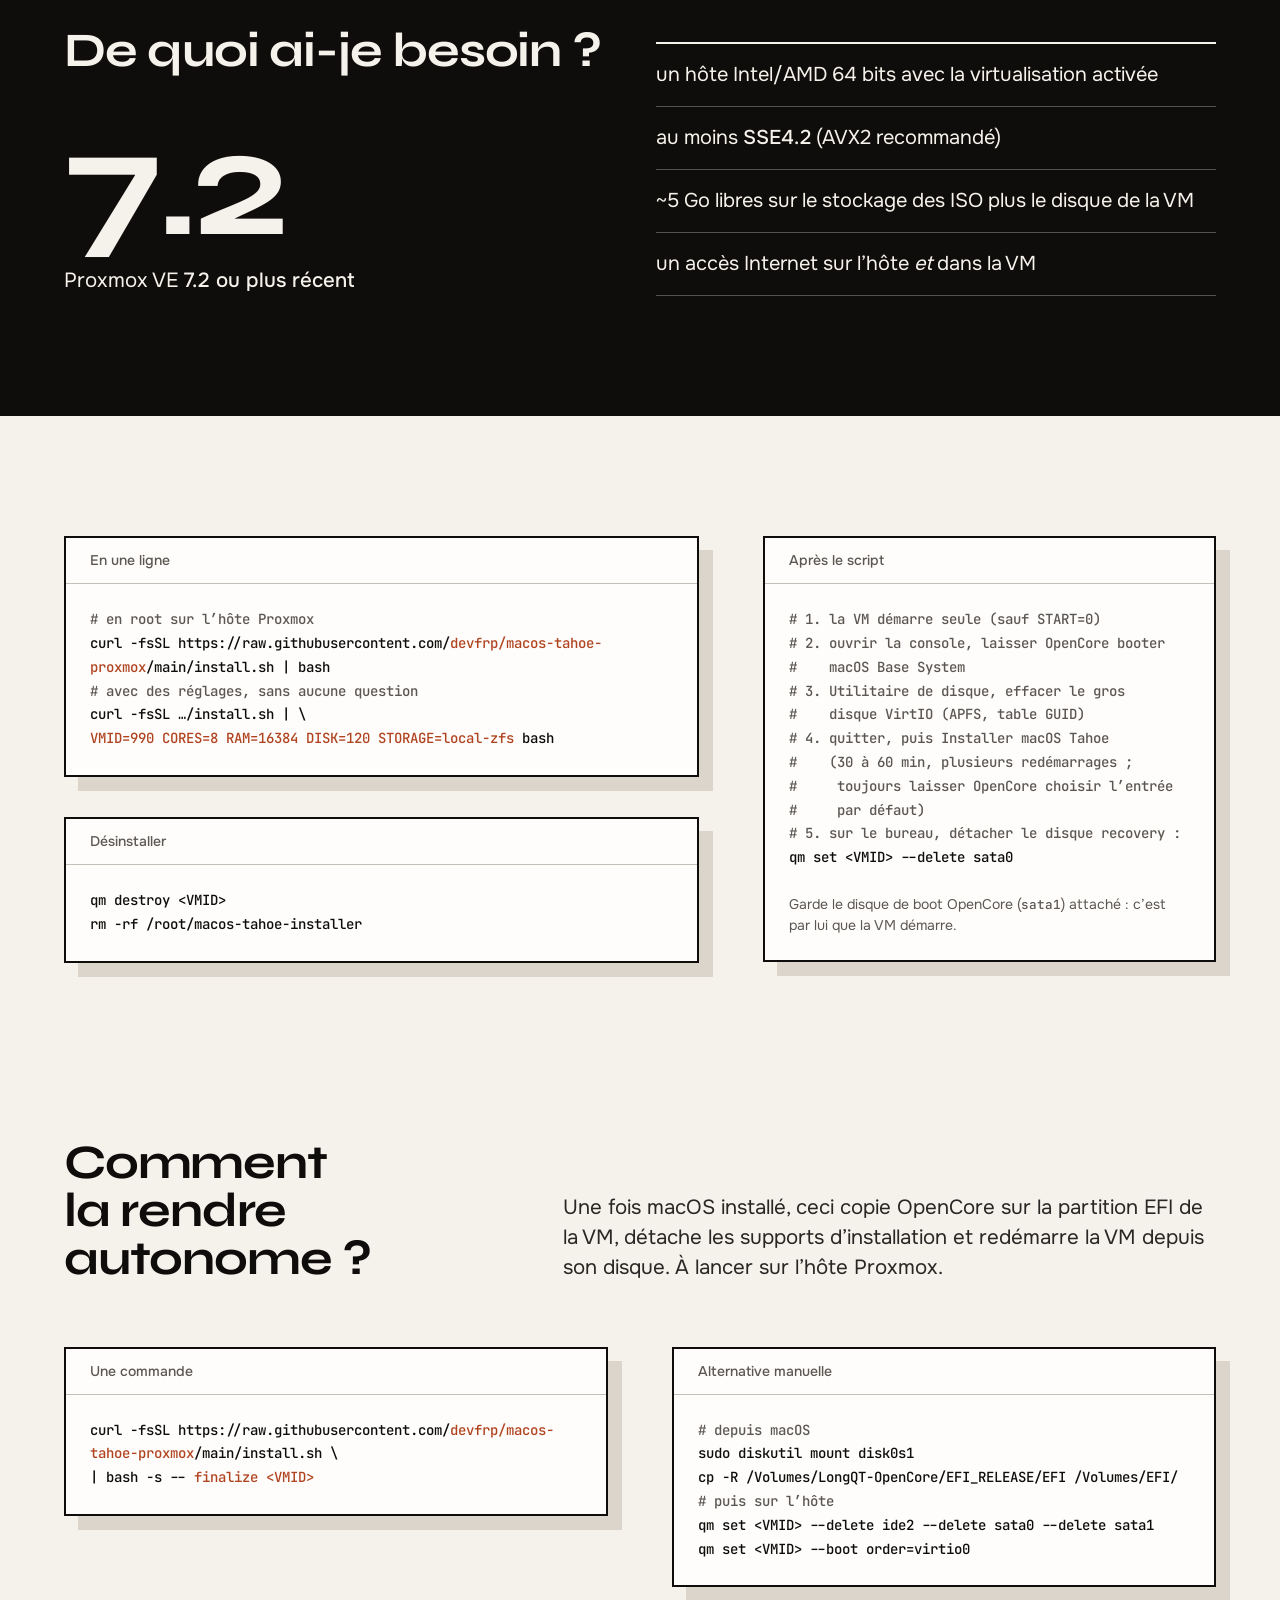
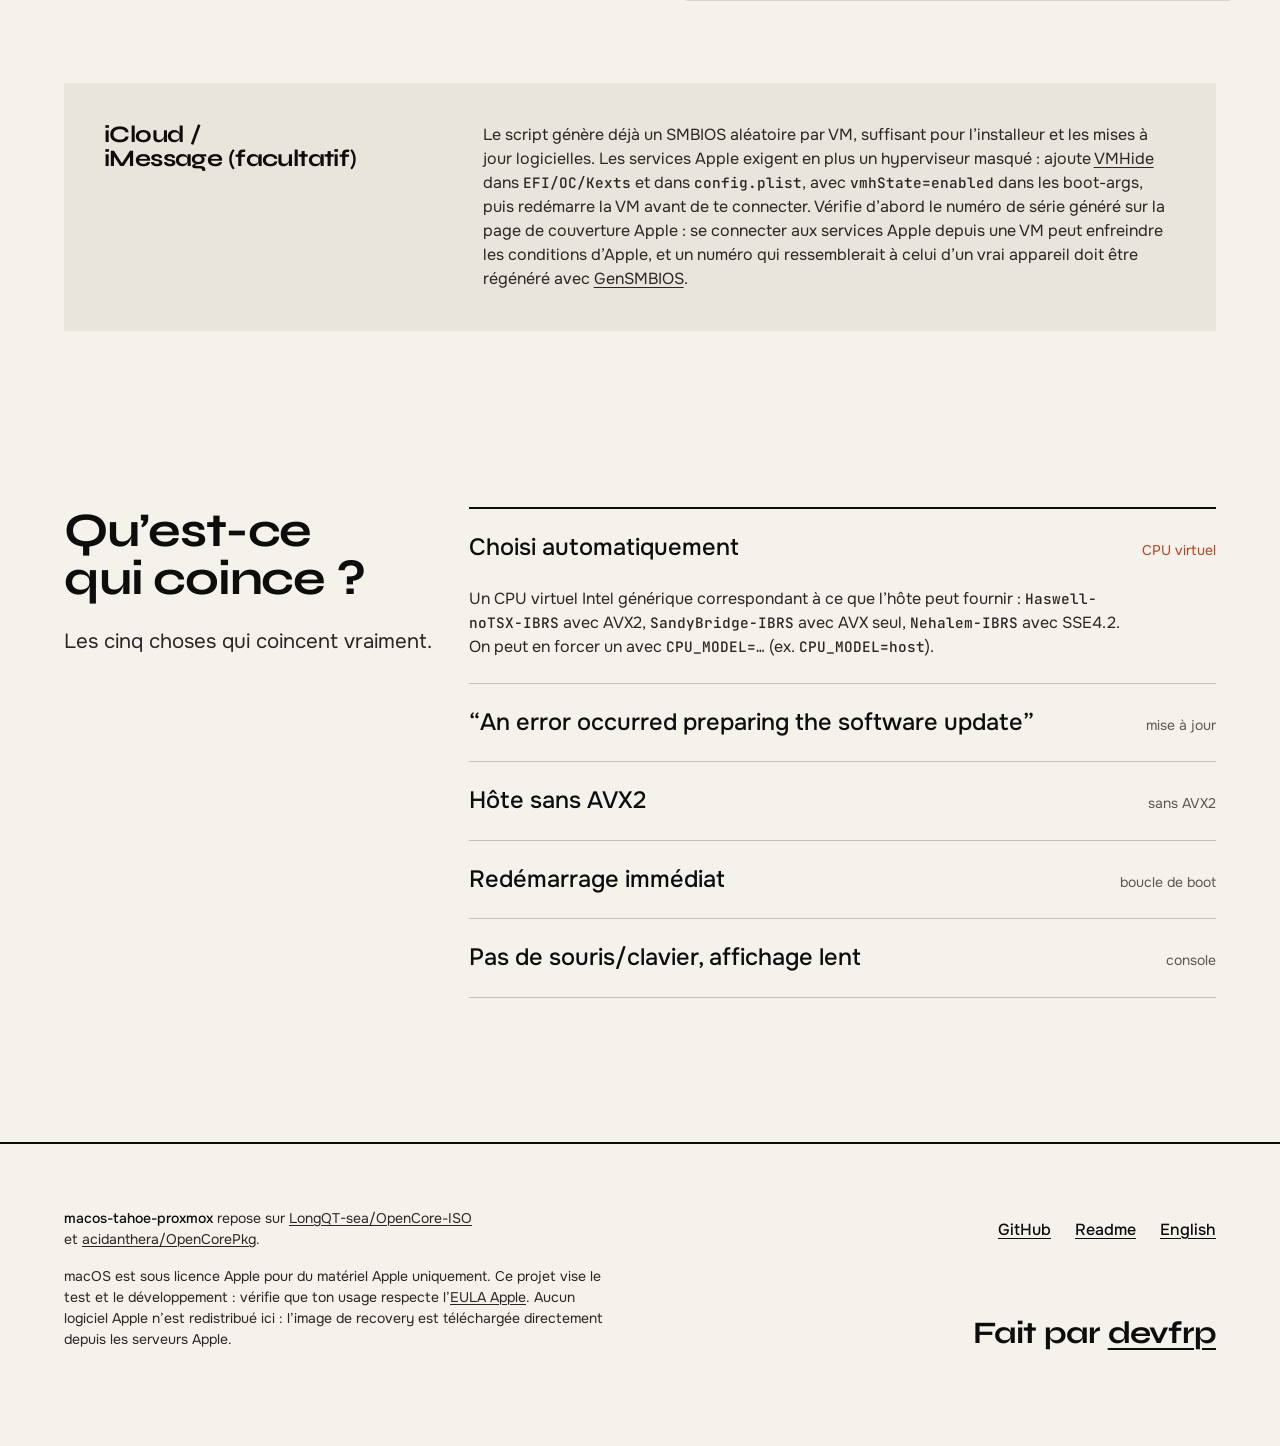
==== commit 2af1e747: "Refonte du site (Hallmark, thème Terrazzo) Site FR + EN refait : la commande curl sur une carte avec" ====
--- a/site/fr.html
+++ b/site/fr.html
@@ -3,387 +3,262 @@
 <head>
 <meta charset="utf-8">
 <meta name="viewport" content="width=device-width, initial-scale=1">
-<title>macOS Tahoe sur Proxmox VE — installeur en une commande</title>
+<title>macOS Tahoe sur Proxmox VE, installeur en une commande</title>
 <meta name="description" content="Créez une machine virtuelle macOS Tahoe (macOS 26) prête à installer sur Proxmox VE en une seule commande. Fonctionne sur tout hôte Intel ou AMD, avec ou sans AVX2.">
 <meta name="author" content="devfrp">
-<meta property="og:title" content="macOS Tahoe sur Proxmox VE — en une commande">
-<meta property="og:description" content="OpenCore, un SMBIOS neuf, la recovery officielle Apple et une VM entièrement configurée — depuis une ligne curl sur l'hôte Proxmox.">
+<meta property="og:title" content="macOS Tahoe sur Proxmox VE, en une commande">
+<meta property="og:description" content="OpenCore, un SMBIOS neuf, la recovery officielle Apple et une VM entièrement configurée, depuis une ligne curl sur l’hôte Proxmox.">
 <meta property="og:type" content="website">
-<link rel="icon" href="data:image/svg+xml,<svg xmlns='http://www.w3.org/2000/svg' viewBox='0 0 32 32'><rect width='32' height='32' rx='5' fill='%230d1013'/><rect x='5' y='7' width='22' height='15' rx='2' fill='none' stroke='%23d072e8' stroke-width='2'/><path d='M12 26 h8 M16 22 v4' fill='none' stroke='%23d072e8' stroke-width='2' stroke-linecap='round'/></svg>">
-<style>
-  :root{
-    /* light: cool datasheet */
-    --bg:#eceff2; --panel:#ffffff; --panel2:#f3f5f7; --term:#12161b;
-    --line:#d3dae0; --line2:#bcc6cf; --ink:#141a20; --dim:#5c6a76;
-    --amber:#8e2ba8; --amber-ink:#6f1f85; --lock:#2f9e44;
-    --grid:#e2e7ec;
-    --mono:"SFMono-Regular",ui-monospace,"JetBrains Mono",Menlo,Consolas,monospace;
-    --sans:system-ui,-apple-system,"Segoe UI",Roboto,Helvetica,Arial,sans-serif;
-  }
-  @media (prefers-color-scheme:dark){
-    :root{
-      --bg:#0d1013; --panel:#14181d; --panel2:#191f26; --term:#0a0d10;
-      --line:#262e37; --line2:#3a4753; --ink:#ccd4da; --dim:#7c8791;
-      --amber:#d072e8; --amber-ink:#dd93ef; --lock:#57c96a; --grid:#1a2027;
-    }
-  }
-  :root[data-theme="light"]{
-    --bg:#eceff2; --panel:#ffffff; --panel2:#f3f5f7; --term:#12161b;
-    --line:#d3dae0; --line2:#bcc6cf; --ink:#141a20; --dim:#5c6a76;
-    --amber:#8e2ba8; --amber-ink:#6f1f85; --lock:#2f9e44; --grid:#e2e7ec;
-  }
-  :root[data-theme="dark"]{
-    --bg:#0d1013; --panel:#14181d; --panel2:#191f26; --term:#0a0d10;
-    --line:#262e37; --line2:#3a4753; --ink:#ccd4da; --dim:#7c8791;
-    --amber:#d072e8; --amber-ink:#dd93ef; --lock:#57c96a; --grid:#1a2027;
-  }
-
-  *{box-sizing:border-box}
-  html{scroll-behavior:smooth}
-  @media (prefers-reduced-motion:reduce){html{scroll-behavior:auto}}
-  body{margin:0;background:var(--bg);color:var(--ink);font-family:var(--sans);
-    line-height:1.62;-webkit-font-smoothing:antialiased;font-size:16px}
-  a{color:var(--amber);text-decoration:none}
-  a:hover{text-decoration:underline}
-  :focus-visible{outline:2px solid var(--amber);outline-offset:2px}
-  .wrap{max-width:1000px;margin:0 auto;padding:0 22px}
-  .mono{font-family:var(--mono)}
-  .lab{font-family:var(--mono);font-size:.72rem;letter-spacing:.16em;text-transform:uppercase;color:var(--dim)}
-
-  .panel{background:var(--panel);border:1px solid var(--line);border-radius:6px}
-
-  /* barre haute */
-  .bar{position:sticky;top:0;z-index:30;background:color-mix(in srgb,var(--bg) 88%,transparent);
-    backdrop-filter:blur(8px);border-bottom:1px solid var(--line)}
-  .bar .wrap{display:flex;align-items:center;gap:18px;height:56px}
-  .logo{display:flex;align-items:center;gap:10px;font-family:var(--mono);font-weight:600;
-    letter-spacing:.02em;color:var(--ink)}
-  .logo svg{display:block}
-  .bar nav{margin-left:auto;display:flex;gap:20px;align-items:center}
-  .bar nav a{font-family:var(--mono);font-size:.8rem;color:var(--dim);letter-spacing:.03em}
-  .bar nav a:hover{color:var(--ink);text-decoration:none}
-  .bar .gh{border:1px solid var(--line2);padding:6px 12px;border-radius:5px;color:var(--ink)}
-  .bar .gh:hover{border-color:var(--amber)}
-  #themetog{background:none;border:1px solid var(--line2);color:var(--dim);border-radius:5px;
-    width:30px;height:30px;cursor:pointer;font-size:.9rem}
-  #themetog:hover{color:var(--ink);border-color:var(--amber)}
-  .langsel{display:inline-flex;border:1px solid var(--line2);border-radius:5px;overflow:hidden;
-    font-family:var(--mono);font-size:.74rem}
-  .langsel a{padding:5px 9px;color:var(--dim);letter-spacing:.04em}
-  .langsel a:hover{color:var(--ink);text-decoration:none}
-  .langsel a.active{background:var(--amber);color:#fff}
-  @media (prefers-color-scheme:dark){.langsel a.active{color:#0d1013}}
-  :root[data-theme="dark"] .langsel a.active{color:#0d1013}
-  :root[data-theme="light"] .langsel a.active{color:#fff}
-  @media(max-width:680px){.bar nav a.opt{display:none}}
-
-  /* hero */
-  .hero{border-bottom:1px solid var(--line);position:relative}
-  .hero .wrap{padding:60px 22px 0}
-  .tag{display:inline-flex;align-items:center;gap:9px}
-  .tag .led{width:8px;height:8px;border-radius:50%;background:var(--lock);
-    box-shadow:0 0 8px 1px color-mix(in srgb,var(--lock) 60%,transparent)}
-  h1{font-size:clamp(2.2rem,6.4vw,3.9rem);line-height:1.02;letter-spacing:-.02em;
-    margin:18px 0 0;text-wrap:balance;font-weight:800}
-  h1 .u{color:var(--amber)}
-  .sub{font-size:clamp(1.02rem,2.3vw,1.24rem);color:var(--dim);max-width:620px;margin:14px 0 0}
-  .cta{display:flex;flex-wrap:wrap;gap:11px;margin:26px 0 34px}
-  .btn{font-family:var(--mono);font-size:.86rem;border-radius:5px;padding:11px 18px;
-    border:1px solid var(--line2);color:var(--ink);cursor:pointer;background:var(--panel);
-    transition:border-color .12s,transform .12s;letter-spacing:.02em}
-  .btn:hover{text-decoration:none;transform:translateY(-1px);border-color:var(--amber)}
-  .btn.p{background:var(--amber);color:#fff;border-color:var(--amber);font-weight:600}
-  @media (prefers-color-scheme:dark){.btn.p{color:#0d1013}}
-  :root[data-theme="dark"] .btn.p{color:#0d1013}
-  :root[data-theme="light"] .btn.p{color:#fff}
-
-  /* commande terminal */
-  .term{background:var(--term);border:1px solid var(--line);border-radius:6px;
-    display:flex;align-items:center;gap:12px;padding:13px 13px 13px 16px;max-width:720px}
-  .term .p{color:var(--amber);font-family:var(--mono);user-select:none}
-  .term code{font-family:var(--mono);color:#d6dee6;font-size:.86rem;flex:1;overflow-x:auto;white-space:nowrap}
-  .term button{font-family:var(--mono);background:#20272f;border:1px solid #313b45;color:#9aa6b1;
-    border-radius:4px;padding:6px 11px;cursor:pointer;font-size:.76rem;white-space:nowrap}
-  .term button:hover{color:#fff;border-color:var(--amber)}
-
-  /* jauges hyperviseur */
-  .scope{margin-top:40px;border-top:1px solid var(--line);position:relative;height:118px}
-  .scope canvas{display:block;width:100%;height:118px}
-  .scope .rd{position:absolute;top:10px;right:16px;font-family:var(--mono);font-size:.68rem;
-    letter-spacing:.12em;color:var(--dim)}
-
-  /* structure de section */
-  .sec{border-bottom:1px solid var(--line);padding:56px 0}
-  .head{display:flex;align-items:baseline;gap:14px;margin-bottom:8px}
-  .head .idx{font-family:var(--mono);font-size:.72rem;color:var(--amber);letter-spacing:.1em}
-  h2{font-size:clamp(1.45rem,3.6vw,2rem);margin:0;letter-spacing:-.01em;font-weight:750;text-wrap:balance}
-  .lede{color:var(--dim);max-width:660px;margin:14px 0 30px}
-
-  /* modules */
-  .mods{display:grid;gap:1px;background:var(--line);border:1px solid var(--line);border-radius:6px;
-    grid-template-columns:repeat(auto-fit,minmax(240px,1fr));overflow:hidden}
-  .mod{background:var(--panel);padding:22px}
-  .mod:hover{background:var(--panel2)}
-  .mod .lab{margin-bottom:9px}
-  .mod h3{margin:0 0 5px;font-size:1.04rem}
-  .mod p{margin:0;color:var(--dim);font-size:.92rem}
-  .mod h3 code,.mod p code{font-family:var(--mono);font-size:.86em;color:var(--amber-ink)}
-
-  /* tableau registre */
-  .rdout{border:1px solid var(--line);border-radius:6px;overflow:hidden;overflow-x:auto}
-  .rdout table{width:100%;border-collapse:collapse;min-width:520px}
-  .rdout th{font-family:var(--mono);font-size:.68rem;letter-spacing:.12em;text-transform:uppercase;
-    color:var(--dim);text-align:left;padding:11px 16px;background:var(--panel2);border-bottom:1px solid var(--line)}
-  .rdout td{padding:13px 16px;border-bottom:1px solid var(--line);vertical-align:top;font-size:.92rem}
-  .rdout tr:last-child td{border-bottom:none}
-  .rdout tr:hover td{background:var(--panel2)}
-  .rdout .v{font-family:var(--mono);color:var(--amber);white-space:nowrap;font-size:.86rem}
-  .rdout .s{font-family:var(--mono);font-size:.68rem;letter-spacing:.08em;color:var(--lock)}
-  .rdout .s.open{color:var(--dim)}
-  .rdout td b{font-weight:650} .rdout td span{color:var(--dim)}
-
-  /* flux */
-  .flow{display:grid;gap:12px}
-  .node{border:1px solid var(--line);border-radius:6px;background:var(--panel);padding:16px 18px;
-    display:grid;grid-template-columns:auto 1fr;gap:16px;align-items:center}
-  .node .n{font-family:var(--mono);font-size:.82rem;color:var(--amber);white-space:nowrap}
-  .node .d{color:var(--dim);font-size:.92rem}
-  .node.hw{border-color:var(--amber);border-left-width:3px}
-  .flow .arrow{font-family:var(--mono);color:var(--line2);text-align:center;font-size:.8rem;line-height:1}
-
-  /* colonnes install */
-  .cols{display:grid;gap:18px;grid-template-columns:1fr 1fr}
-  @media(max-width:680px){.cols{grid-template-columns:1fr}}
-  pre.blk{background:var(--term);border:1px solid var(--line);border-radius:6px;padding:16px;
-    overflow-x:auto;font-family:var(--mono);font-size:.82rem;color:#d6dee6;line-height:1.7;margin:0}
-  pre.blk .c{color:#6f7c88} pre.blk .f{color:var(--amber)}
-  .cols h3{font-family:var(--mono);font-size:.8rem;letter-spacing:.06em;color:var(--dim);
-    text-transform:uppercase;margin:0 0 10px}
-
-  /* étapes */
-  .steps{list-style:none;padding:0;margin:0;display:grid;gap:10px}
-  .steps li{display:grid;grid-template-columns:120px 1fr;gap:16px;align-items:start;
-    border:1px solid var(--line);border-radius:6px;padding:14px 16px;background:var(--panel)}
-  .chip{font-family:var(--mono);font-size:.66rem;letter-spacing:.08em;padding:4px 8px;border-radius:4px;
-    text-align:center;font-weight:600;align-self:start}
-  .c-done{background:color-mix(in srgb,var(--lock) 15%,transparent);color:var(--lock);
-    border:1px solid color-mix(in srgb,var(--lock) 40%,transparent)}
-  .c-part{background:color-mix(in srgb,var(--amber) 15%,transparent);color:var(--amber-ink);
-    border:1px solid color-mix(in srgb,var(--amber) 40%,transparent)}
-  .c-card{background:var(--panel2);color:var(--dim);border:1px solid var(--line2)}
-  .steps b{font-weight:650} .steps .d{color:var(--dim);font-size:.92rem}
-  @media(max-width:560px){.steps li{grid-template-columns:1fr}}
-
-  footer{padding:40px 0 64px;color:var(--dim);font-size:.88rem}
-  footer .wrap{display:flex;flex-wrap:wrap;gap:20px;justify-content:space-between;align-items:flex-start}
-  footer .disc{max-width:560px}
-  footer .links{font-family:var(--mono);font-size:.82rem;display:flex;gap:8px;flex-wrap:wrap}
-  .kbd{font-family:var(--mono);background:var(--panel2);border:1px solid var(--line2);
-    padding:1px 6px;border-radius:4px;font-size:.85em;color:var(--ink)}
-</style>
+<link rel="alternate" hreflang="en" href="index.html">
+<link rel="preconnect" href="https://fonts.googleapis.com">
+<link rel="preconnect" href="https://fonts.gstatic.com" crossorigin>
+<link href="https://fonts.googleapis.com/css2?family=Syne:wght@700&family=Onest:wght@400;500&family=JetBrains+Mono:wght@500&display=swap" rel="stylesheet">
+<link rel="stylesheet" href="style.css">
+<script>try{var s=localStorage.getItem('mtp-theme');if(s==='dark'||s==='light')document.documentElement.setAttribute('data-theme',s);}catch(e){}</script>
 </head>
 <body>
-
-<header class="bar"><div class="wrap">
-  <a class="logo" href="#top">
-    <svg width="26" height="26" viewBox="0 0 32 32" aria-hidden="true"><rect width="32" height="32" rx="5" fill="var(--panel2)" stroke="var(--line2)"/><rect x="6" y="8" width="20" height="13" rx="2" fill="none" stroke="var(--amber)" stroke-width="2"/><path d="M12 26 h8 M16 21 v5" fill="none" stroke="var(--amber)" stroke-width="2" stroke-linecap="round"/></svg>
-    macos-tahoe-proxmox
-  </a>
-  <nav>
-    <a class="opt" href="#steps">Étapes</a>
-    <a class="opt" href="#options">Options</a>
-    <a href="#install">Installer</a>
-    <span class="langsel" role="group" aria-label="Langue">
-      <a href="index.html">EN</a>
-      <a href="fr.html" class="active" aria-current="page">FR</a>
-    </span>
-    <a class="gh" href="https://github.com/devfrp/macos-tahoe-proxmox">GitHub&nbsp;↗</a>
-    <button id="themetog" title="Changer de thème" aria-label="Basculer thème clair/sombre">◐</button>
-  </nav>
-</div></header>
+<a class="skip" href="#top">Aller au contenu</a>
+<header class="bar">
+  <div class="container bar-inner">
+    <a class="logo" href="#top" aria-label="macos-tahoe-proxmox, haut de la page">macos-tahoe-proxmox</a>
+    <nav class="bar-nav" aria-label="Sections">
+      <a class="opt" href="#steps">Étapes</a>
+      <a class="opt" href="#options">Options</a>
+      <a href="#install">Installer</a>
+    </nav>
+    <div class="bar-end">
+      <span class="langsel" role="group" aria-label="Langue">
+        <a href="index.html">EN</a>
+        <a href="fr.html" class="active" aria-current="page">FR</a>
+      </span>
+      <a class="gh" href="https://github.com/devfrp/macos-tahoe-proxmox">GitHub</a>
+      <button id="themetog" type="button" title="Changer de thème" aria-label="Basculer thème clair/sombre">Thème</button>
+    </div>
+  </div>
+</header>
 
 <main id="top">
-<section class="hero">
-  <div class="wrap">
-    <span class="tag"><span class="led"></span><span class="lab">Proxmox VE · OpenCore · macOS 26 Tahoe</span></span>
-    <h1>macOS Tahoe sur Proxmox,<br><span class="u">en une commande</span>.</h1>
-    <p class="sub">À lancer en root sur l'hôte Proxmox. Le script vérifie la machine, choisit le
-    meilleur CPU virtuel que ton hôte peut présenter, télécharge la recovery officielle Apple et
-    te rend une VM entièrement configurée — sur n'importe quel hôte Intel ou AMD, avec ou sans
-    AVX2.</p>
-    <div class="cta">
-      <a class="btn p" href="#install">Installer</a>
-      <a class="btn" href="#options">Options</a>
-      <a class="btn" href="https://github.com/devfrp/macos-tahoe-proxmox">Sources</a>
-    </div>
-    <div class="term">
-      <span class="p">#</span>
-      <code id="cmd">curl -fsSL https://raw.githubusercontent.com/devfrp/macos-tahoe-proxmox/main/install.sh | bash</code>
-      <button id="cpb" onclick="cp()">copier</button>
-    </div>
-  </div>
-  <div class="scope" aria-hidden="true">
-    <span class="rd">q35 · OVMF · VIRTIO · KVM</span>
-    <canvas id="scope"></canvas>
-  </div>
-</section>
-
-<section class="sec" id="about"><div class="wrap">
-  <div class="head"><span class="idx">00</span><h2>Toute la VM, préparée pour toi</h2></div>
-  <p class="lede">Monter une VM macOS sur Proxmox à la main, c'est chercher une image OpenCore,
-  y greffer un SMBIOS crédible, récupérer une recovery chez Apple, la convertir, et deviner quel
-  CPU virtuel l'invité acceptera. Ce script fait tout d'une traite — et choisit le modèle de CPU
-  d'après ce que ton hôte sait réellement fournir, si bien que la même commande marche sur un
-  Xeon AVX2 comme sur une vieille machine AMD.</p>
-</div></section>
-
-<section class="sec" id="steps"><div class="wrap">
-  <div class="head"><span class="idx">01</span><h2>Ce que fait le script</h2></div>
-  <p class="lede">Cinq étapes, sur l'hôte Proxmox, en root.</p>
-  <div class="flow">
-    <div class="node"><span class="n">1 · contrôles</span><span class="d">Vérifie Proxmox VE et VT-x/AMD-V, puis <b>choisit le meilleur CPU virtuel que l'hôte peut présenter</b> — fonctionne sur tout CPU Intel ou AMD, avec ou sans AVX2</span></div>
-    <div class="arrow">↓</div>
-    <div class="node"><span class="n">2 · kvm</span><span class="d">Configure KVM : <code class="mono">ignore_msrs=1</code>, rendu persistant</span></div>
-    <div class="arrow">↓</div>
-    <div class="node hw"><span class="n">3 · opencore</span><span class="d">Télécharge l'<a href="https://github.com/LongQT-sea/OpenCore-ISO">ISO OpenCore</a>, génère un <b>SMBIOS aléatoire neuf</b> (numéro de série, MLB, UUID) correspondant à la version de macOS choisie et l'y injecte — sur les hôtes sans AVX2 il ajoute aussi <a href="https://github.com/acidanthera/CryptexFixup">CryptexFixup</a> pour que Tahoe s'installe quand même</span></div>
-    <div class="arrow">↓</div>
-    <div class="node"><span class="n">4 · recovery</span><span class="d">Télécharge la <b>recovery macOS officielle</b> depuis les serveurs Apple, via <a href="https://github.com/acidanthera/OpenCorePkg">macrecovery</a></span></div>
-    <div class="arrow">↓</div>
-    <div class="node"><span class="n">5 · vm</span><span class="d">La convertit et crée la VM : q35, OVMF, disque et réseau VirtIO</span></div>
-  </div>
-</div></section>
-
-<section class="sec" id="options"><div class="wrap">
-  <div class="head"><span class="idx">02</span><h2>Options</h2></div>
-  <p class="lede">Lancé dans un terminal, il demande l'essentiel — version de macOS, stockage,
-  RAM, taille du disque — Entrée acceptant les valeurs par défaut. Chaque réglage est aussi une
-  variable d'environnement, qui saute la question correspondante ; sans terminal, les valeurs par
-  défaut s'appliquent, donc l'automatisation reste non interactive.</p>
-  <div class="rdout"><table>
-    <thead><tr><th>Variable</th><th>Défaut</th><th>Ce qu'elle règle</th></tr></thead>
-    <tbody>
-      <tr><td class="v">VMID</td><td class="v">premier id libre</td><td>Identifiant de la VM Proxmox</td></tr>
-      <tr><td class="v">VM_NAME</td><td class="v">macos-tahoe</td><td>Nom de la VM</td></tr>
-      <tr><td class="v">CORES</td><td class="v">4</td><td>Cœurs CPU</td></tr>
-      <tr><td class="v">RAM</td><td class="v">8192</td><td>RAM en Mio</td></tr>
-      <tr><td class="v">DISK</td><td class="v">80</td><td>Taille du disque principal en Gio</td></tr>
-      <tr><td class="v">STORAGE</td><td class="v">local-lvm</td><td>Stockage des disques de la VM</td></tr>
-      <tr><td class="v">ISO_STORAGE</td><td class="v">local</td><td>Stockage des ISO</td></tr>
-      <tr><td class="v">BRIDGE</td><td class="v">vmbr0</td><td>Bridge réseau</td></tr>
-      <tr><td class="v">START</td><td class="v">1</td><td>Démarrer la VM à la fin (<code class="mono">0</code> pour désactiver)</td></tr>
-      <tr><td class="v">CPU_MODEL</td><td class="v">auto</td><td>Modèle de CPU virtuel présenté à macOS — choisi automatiquement selon l'hôte</td></tr>
-      <tr><td class="v">VERSION</td><td class="v">tahoe</td><td>Version de macOS : <code class="mono">tahoe</code>, <code class="mono">sequoia</code>, <code class="mono">sonoma</code>, <code class="mono">ventura</code></td></tr>
-      <tr><td class="v">INTERACTIVE</td><td class="v">1</td><td><code class="mono">0</code> désactive les questions dans le terminal</td></tr>
-    </tbody>
-  </table></div>
-</div></section>
-
-<section class="sec" id="install"><div class="wrap">
-  <div class="head"><span class="idx">03</span><h2>Installer</h2></div>
-  <p class="lede">Proxmox VE <b>7.2 ou plus récent</b>, un hôte Intel/AMD 64 bits avec la
-  virtualisation activée et au moins <b>SSE4.2</b> (AVX2 recommandé), ~5&nbsp;Go libres sur le
-  stockage des ISO plus le disque de la VM, et un accès Internet sur l'hôte <em>et</em> dans la VM.</p>
-  <div class="cols">
-    <div>
-      <h3>En une ligne</h3>
-      <pre class="blk"><span class="c"># en root sur l'hôte Proxmox</span>
+  <section class="hero">
+    <div class="container hero-grid">
+      <div class="hero-text">
+        <h1>macOS Tahoe sur Proxmox, en une commande.</h1>
+        <p class="lead">Une ligne curl sur l’hôte Proxmox monte toute la VM macOS.</p>
+        <div class="cta">
+          <a class="btn btn--primary" href="#install">Installer</a>
+          <a class="btn btn--secondary" href="https://github.com/devfrp/macos-tahoe-proxmox">Sources</a>
+        </div>
+      </div>
+      <figure class="card cmd-card">
+        <figcaption>En root sur l’hôte Proxmox</figcaption>
+        <div class="term">
+          <code id="cmd">curl -fsSL https://raw.githubusercontent.com/devfrp/macos-tahoe-proxmox/main/install.sh | bash</code>
+          <button id="cpb" type="button" onclick="cp()">copier</button>
+        </div>
+        <dl class="label">
+          <div><dt>Hôte</dt><dd>Proxmox VE</dd></div>
+          <div><dt>Démarre par</dt><dd>OpenCore</dd></div>
+          <div><dt>Invité</dt><dd>macOS 26 Tahoe</dd></div>
+          <div><dt>CPU</dt><dd>tout Intel ou AMD, avec ou sans AVX2</dd></div>
+        </dl>
+      </figure>
+    </div>
+  </section>
+
+  <section class="sec" id="about">
+    <div class="container">
+      <h2>Que remplace-t-il ?</h2>
+      <div class="ba">
+        <div class="ba-before">
+          <p class="ba-cap">Monter une VM macOS sur Proxmox à la main, c’est</p>
+          <ol class="chores">
+            <li>chercher une image OpenCore</li>
+            <li>y greffer un SMBIOS crédible</li>
+            <li>récupérer une recovery chez Apple</li>
+            <li>la convertir</li>
+            <li>deviner quel CPU virtuel l’invité acceptera</li>
+          </ol>
+        </div>
+        <div class="ba-after">
+          <p>Ce script fait tout d’une traite, et choisit le modèle de CPU d’après ce que ton hôte sait réellement fournir, si bien que la même commande marche sur un Xeon AVX2 comme sur une vieille machine AMD.</p>
+        </div>
+      </div>
+    </div>
+  </section>
+
+  <section class="sec sec--l" id="steps">
+    <div class="container">
+      <div class="head">
+        <h2>Que lance-t-il ?</h2>
+        <p class="lead">Cinq étapes, sur l’hôte Proxmox, en root.</p>
+      </div>
+      <ol class="runs">
+        <li><span class="code">contrôles</span><p>Vérifie Proxmox VE et VT-x/AMD-V, puis <b>choisit le meilleur CPU virtuel que l’hôte peut présenter</b> : fonctionne sur tout CPU Intel ou AMD, avec ou sans AVX2</p></li>
+        <li><span class="code">kvm</span><p>Configure KVM : <code>ignore_msrs=1</code>, rendu persistant</p></li>
+        <li class="hw"><span class="code">opencore</span><p>Télécharge l’<a href="https://github.com/LongQT-sea/OpenCore-ISO">ISO OpenCore</a>, génère un <b>SMBIOS aléatoire neuf</b> (numéro de série, MLB, UUID) correspondant à la version de macOS choisie et l’y injecte ; sur les hôtes sans AVX2 il ajoute aussi <a href="https://github.com/acidanthera/CryptexFixup">CryptexFixup</a> pour que Tahoe s’installe quand même</p></li>
+        <li><span class="code">recovery</span><p>Télécharge la <b>recovery macOS officielle</b> depuis les serveurs Apple, via <a href="https://github.com/acidanthera/OpenCorePkg">macrecovery</a></p></li>
+        <li><span class="code">vm</span><p>La convertit et crée la VM : q35, OVMF, disque et réseau VirtIO</p></li>
+      </ol>
+    </div>
+  </section>
+
+  <section class="sec" id="options">
+    <div class="container">
+      <div class="head">
+        <h2>Que puis-je régler ?</h2>
+        <p class="lead">Lancé dans un terminal, il demande l’essentiel (version de macOS, stockage, RAM, taille du disque), Entrée acceptant les valeurs par défaut. Chaque réglage est aussi une variable d’environnement, qui saute la question correspondante ; sans terminal, les valeurs par défaut s’appliquent, donc l’automatisation reste non interactive.</p>
+      </div>
+      <div class="spec-wrap"><table class="spec">
+        <thead><tr><th>Variable</th><th>Défaut</th><th>Ce qu’elle règle</th></tr></thead>
+        <tbody>
+          <tr><td class="code">VMID</td><td class="code">premier id libre</td><td>Identifiant de la VM Proxmox</td></tr>
+          <tr><td class="code">VM_NAME</td><td class="code">macos-tahoe</td><td>Nom de la VM</td></tr>
+          <tr><td class="code">CORES</td><td class="code">4</td><td>Cœurs CPU</td></tr>
+          <tr><td class="code">RAM</td><td class="code">8192</td><td>RAM en Mio</td></tr>
+          <tr><td class="code">DISK</td><td class="code">80</td><td>Taille du disque principal en Gio</td></tr>
+          <tr><td class="code">STORAGE</td><td class="code">local-lvm</td><td>Stockage des disques de la VM</td></tr>
+          <tr><td class="code">ISO_STORAGE</td><td class="code">local</td><td>Stockage des ISO</td></tr>
+          <tr><td class="code">BRIDGE</td><td class="code">vmbr0</td><td>Bridge réseau</td></tr>
+          <tr><td class="code">START</td><td class="code">1</td><td>Démarrer la VM à la fin (<code>0</code> pour désactiver)</td></tr>
+          <tr><td class="code">CPU_MODEL</td><td class="code">auto</td><td>Modèle de CPU virtuel présenté à macOS: choisi automatiquement selon l’hôte</td></tr>
+          <tr><td class="code">VERSION</td><td class="code">tahoe</td><td>Version de macOS : <code>tahoe</code>, <code>sequoia</code>, <code>sonoma</code>, <code>ventura</code></td></tr>
+          <tr><td class="code">INTERACTIVE</td><td class="code">1</td><td><code>0</code> désactive les questions dans le terminal</td></tr>
+        </tbody>
+      </table></div>
+    </div>
+  </section>
+
+  <section class="band" id="install">
+    <div class="container band-grid">
+      <div>
+        <h2>De quoi ai-je besoin ?</h2>
+        <p class="big"><span class="big-num">7.2</span><span class="big-cap">Proxmox VE <b>7.2 ou plus récent</b></span></p>
+      </div>
+      <ul class="needs">
+        <li>un hôte Intel/AMD 64 bits avec la virtualisation activée</li>
+        <li>au moins <b>SSE4.2</b> (AVX2 recommandé)</li>
+        <li>~5&nbsp;Go libres sur le stockage des ISO plus le disque de la VM</li>
+        <li>un accès Internet sur l’hôte <em>et</em> dans la VM</li>
+      </ul>
+    </div>
+  </section>
+
+  <section class="sec sec--tight" aria-label="Commandes d’installation">
+    <div class="container cards">
+      <div class="cards-col">
+        <figure class="card code-card">
+          <figcaption>En une ligne</figcaption>
+<pre><span class="c"># en root sur l’hôte Proxmox</span>
 curl -fsSL https://raw.githubusercontent.com/<span class="f">devfrp/macos-tahoe-proxmox</span>/main/install.sh | bash
-
 <span class="c"># avec des réglages, sans aucune question</span>
 curl -fsSL …/install.sh | \
-  <span class="f">VMID=990 CORES=8 RAM=16384 DISK=120 STORAGE=local-zfs</span> bash</pre>
-      <h3 style="margin-top:18px">Désinstaller</h3>
-      <pre class="blk">qm destroy &lt;VMID&gt;
+<span class="f">VMID=990 CORES=8 RAM=16384 DISK=120 STORAGE=local-zfs</span> bash</pre>
+        </figure>
+        <figure class="card code-card">
+          <figcaption>Désinstaller</figcaption>
+<pre>qm destroy &lt;VMID&gt;
 rm -rf /root/macos-tahoe-installer</pre>
-    </div>
-    <div>
-      <h3>Après le script</h3>
-      <pre class="blk"><span class="c"># 1. la VM démarre seule (sauf START=0)</span>
+        </figure>
+      </div>
+      <figure class="card code-card">
+        <figcaption>Après le script</figcaption>
+<pre><span class="c"># 1. la VM démarre seule (sauf START=0)</span>
 <span class="c"># 2. ouvrir la console, laisser OpenCore booter</span>
 <span class="c">#    macOS Base System</span>
-<span class="c"># 3. Utilitaire de disque → effacer le gros</span>
+<span class="c"># 3. Utilitaire de disque, effacer le gros</span>
 <span class="c">#    disque VirtIO (APFS, table GUID)</span>
 <span class="c"># 4. quitter, puis Installer macOS Tahoe</span>
-<span class="c">#    (30-60 min, plusieurs redémarrages —</span>
-<span class="c">#     toujours laisser OpenCore choisir l'entrée</span>
+<span class="c">#    (30 à 60 min, plusieurs redémarrages ;</span>
+<span class="c">#     toujours laisser OpenCore choisir l’entrée</span>
 <span class="c">#     par défaut)</span>
 <span class="c"># 5. sur le bureau, détacher le disque recovery :</span>
 qm set &lt;VMID&gt; --delete sata0</pre>
-      <p class="lede" style="margin:12px 0 0;font-size:.92rem">Garde le disque de boot OpenCore
-      (<code class="mono">sata1</code>) attaché — c'est par lui que la VM démarre.</p>
-    </div>
-  </div>
-</div></section>
-
-<section class="sec" id="standalone"><div class="wrap">
-  <div class="head"><span class="idx">04</span><h2>Rendre la VM autonome</h2></div>
-  <p class="lede">Une fois macOS installé, ceci copie OpenCore sur la partition EFI de la VM,
-  détache les supports d'installation et redémarre la VM depuis son disque — à lancer sur l'hôte
-  Proxmox.</p>
-  <div class="cols">
-    <div>
-      <h3>Une commande</h3>
-      <pre class="blk">curl -fsSL https://raw.githubusercontent.com/<span class="f">devfrp/macos-tahoe-proxmox</span>/main/install.sh \
-  | bash -s -- <span class="f">finalize &lt;VMID&gt;</span></pre>
-    </div>
-    <div>
-      <h3>Alternative manuelle</h3>
-      <pre class="blk"><span class="c"># depuis macOS</span>
+        <p class="note">Garde le disque de boot OpenCore (<code>sata1</code>) attaché : c’est par lui que la VM démarre.</p>
+      </figure>
+    </div>
+  </section>
+
+  <section class="sec sec--l" id="standalone">
+    <div class="container">
+      <div class="head">
+        <h2>Comment la rendre autonome ?</h2>
+        <p class="lead">Une fois macOS installé, ceci copie OpenCore sur la partition EFI de la VM, détache les supports d’installation et redémarre la VM depuis son disque. À lancer sur l’hôte Proxmox.</p>
+      </div>
+      <div class="cards cards--even">
+        <figure class="card code-card">
+          <figcaption>Une commande</figcaption>
+<pre>curl -fsSL https://raw.githubusercontent.com/<span class="f">devfrp/macos-tahoe-proxmox</span>/main/install.sh \
+| bash -s -- <span class="f">finalize &lt;VMID&gt;</span></pre>
+        </figure>
+        <figure class="card code-card">
+          <figcaption>Alternative manuelle</figcaption>
+<pre><span class="c"># depuis macOS</span>
 sudo diskutil mount disk0s1
 cp -R /Volumes/LongQT-OpenCore/EFI_RELEASE/EFI /Volumes/EFI/
-
-<span class="c"># puis sur l'hôte</span>
+<span class="c"># puis sur l’hôte</span>
 qm set &lt;VMID&gt; --delete ide2 --delete sata0 --delete sata1
 qm set &lt;VMID&gt; --boot order=virtio0</pre>
+        </figure>
+      </div>
+      <div class="aside">
+        <h3>iCloud / iMessage (facultatif)</h3>
+        <p>Le script génère déjà un SMBIOS aléatoire par VM, suffisant pour l’installeur et les mises à jour logicielles. Les services Apple exigent en plus un hyperviseur masqué : ajoute <a href="https://github.com/Carnations-Botanica/VMHide">VMHide</a> dans <code>EFI/OC/Kexts</code> et dans <code>config.plist</code>, avec <code>vmhState=enabled</code> dans les boot-args, puis redémarre la VM avant de te connecter. Vérifie d’abord le numéro de série généré sur la page de couverture Apple : se connecter aux services Apple depuis une VM peut enfreindre les conditions d’Apple, et un numéro qui ressemblerait à celui d’un vrai appareil doit être régénéré avec <a href="https://github.com/corpnewt/GenSMBIOS">GenSMBIOS</a>.</p>
+      </div>
+    </div>
+  </section>
+
+  <section class="sec sec--l" id="trouble">
+    <div class="container trouble">
+      <div class="head head--side">
+        <h2>Qu’est-ce qui coince ?</h2>
+        <p class="lead">Les cinq choses qui coincent vraiment.</p>
+      </div>
+      <div class="faq">
+        <details open>
+          <summary><span class="q">Choisi automatiquement</span><span class="tag">CPU virtuel</span></summary>
+          <p>Un CPU virtuel Intel générique correspondant à ce que l’hôte peut fournir : <code>Haswell-noTSX-IBRS</code> avec AVX2, <code>SandyBridge-IBRS</code> avec AVX seul, <code>Nehalem-IBRS</code> avec SSE4.2. On peut en forcer un avec <code>CPU_MODEL=…</code> (ex. <code>CPU_MODEL=host</code>).</p>
+        </details>
+        <details>
+          <summary><span class="q">“An error occurred preparing the software update”</span><span class="tag">mise à jour</span></summary>
+          <p>L’ISO OpenCore d’origine embarque un SMBIOS bouche-trou (<code>iMac19,1</code>, série à zéro) que l’installeur Apple refuse. Le script en génère désormais toujours un vrai ; supprime le cache <code>/root/macos-tahoe-installer/opencore-boot-&lt;version&gt;.img</code> et relance pour le régénérer si la VM a été créée avant ce correctif.</p>
+        </details>
+        <details>
+          <summary><span class="q">Hôte sans AVX2</span><span class="tag">sans AVX2</span></summary>
+          <p>La VM démarre par un petit disque de boot OpenCore (<code>sata1</code>) porteur de CryptexFixup : aucune reconstruction d’ISO, et <code>finalize</code> le replie dans la partition EFI de la VM. Les mises à jour delta ne sont pas disponibles ; mettre à jour via les installeurs complets.</p>
+        </details>
+        <details>
+          <summary><span class="q">Redémarrage immédiat</span><span class="tag">boucle de boot</span></summary>
+          <p>Vérifie que <code>cat /sys/module/kvm/parameters/ignore_msrs</code> renvoie <code>Y</code> ; redémarre l’hôte après la première installation si besoin.</p>
+        </details>
+        <details>
+          <summary><span class="q">Pas de souris/clavier, affichage lent</span><span class="tag">console</span></summary>
+          <p>Utilise la console noVNC ; le passthrough USB peut s’ajouter ensuite. Un affichage lent est normal : la VM n’a pas d’accélération GPU. Le passthrough GPU est possible mais hors sujet ici.</p>
+        </details>
+      </div>
+    </div>
+  </section>
+</main>
+
+<footer class="foot">
+  <div class="container foot-grid">
+    <div class="disc">
+      <p><b>macos-tahoe-proxmox</b> repose sur <a href="https://github.com/LongQT-sea/OpenCore-ISO">LongQT-sea/OpenCore-ISO</a> et <a href="https://github.com/acidanthera/OpenCorePkg">acidanthera/OpenCorePkg</a>.</p>
+      <p>macOS est sous licence Apple pour du matériel Apple uniquement. Ce projet vise le test et le développement : vérifie que ton usage respecte l’<a href="https://www.apple.com/legal/sla/">EULA Apple</a>. Aucun logiciel Apple n’est redistribué ici : l’image de recovery est téléchargée directement depuis les serveurs Apple.</p>
+    </div>
+    <div class="signoff">
+      <ul class="links">
+        <li><a href="https://github.com/devfrp/macos-tahoe-proxmox">GitHub</a></li>
+        <li><a href="https://github.com/devfrp/macos-tahoe-proxmox/blob/main/README.fr.md">Readme</a></li>
+        <li><a href="index.html">English</a></li>
+      </ul>
+      <p class="sign">Fait par <a href="https://devfrp.github.io">devfrp</a></p>
     </div>
   </div>
-  <div class="head" style="margin-top:40px"><span class="idx">04.1</span><h2 style="font-size:1.2rem">iCloud / iMessage (facultatif)</h2></div>
-  <p class="lede">Le script génère déjà un SMBIOS aléatoire par VM — suffisant pour l'installeur
-  et les mises à jour logicielles. Les services Apple exigent en plus un hyperviseur masqué :
-  ajoute <a href="https://github.com/Carnations-Botanica/VMHide">VMHide</a> dans
-  <code class="mono">EFI/OC/Kexts</code> et dans <code class="mono">config.plist</code>, avec
-  <code class="mono">vmhState=enabled</code> dans les boot-args, puis redémarre la VM avant de te
-  connecter. Vérifie d'abord le numéro de série généré sur la page de couverture Apple — se
-  connecter aux services Apple depuis une VM peut enfreindre les conditions d'Apple, et un
-  numéro qui ressemblerait à celui d'un vrai appareil doit être régénéré avec
-  <a href="https://github.com/corpnewt/GenSMBIOS">GenSMBIOS</a>.</p>
-</div></section>
-
-<section class="sec" id="trouble"><div class="wrap">
-  <div class="head"><span class="idx">05</span><h2>Dépannage</h2></div>
-  <p class="lede">Les cinq choses qui coincent vraiment.</p>
-  <ul class="steps">
-    <li><span class="chip c-done">CPU VIRTUEL</span><div><b>Choisi automatiquement</b> · <span class="d">un CPU virtuel Intel générique correspondant à ce que l'hôte peut fournir — <code class="mono">Haswell-noTSX-IBRS</code> avec AVX2, <code class="mono">SandyBridge-IBRS</code> avec AVX seul, <code class="mono">Nehalem-IBRS</code> avec SSE4.2. On peut en forcer un avec <code class="mono">CPU_MODEL=…</code> (ex. <code class="mono">CPU_MODEL=host</code>).</span></div></li>
-    <li><span class="chip c-part">MISE À JOUR</span><div><b>« An error occurred preparing the software update »</b> · <span class="d">l'ISO OpenCore d'origine embarque un SMBIOS bouche-trou (<code class="mono">iMac19,1</code>, série à zéro) que l'installeur Apple refuse. Le script en génère désormais toujours un vrai — supprime le cache <code class="mono">/root/macos-tahoe-installer/opencore-boot-&lt;version&gt;.img</code> et relance pour le régénérer si la VM a été créée avant ce correctif.</span></div></li>
-    <li><span class="chip c-part">SANS AVX2</span><div><b>Hôte sans AVX2</b> · <span class="d">la VM démarre par un petit disque de boot OpenCore (<code class="mono">sata1</code>) porteur de CryptexFixup — aucune reconstruction d'ISO, et <code class="mono">finalize</code> le replie dans la partition EFI de la VM. Les mises à jour delta ne sont pas disponibles ; mettre à jour via les installeurs complets.</span></div></li>
-    <li><span class="chip c-card">BOUCLE DE BOOT</span><div><b>Redémarrage immédiat</b> · <span class="d">vérifie que <code class="mono">cat /sys/module/kvm/parameters/ignore_msrs</code> renvoie <code class="mono">Y</code> — redémarre l'hôte après la première installation si besoin.</span></div></li>
-    <li><span class="chip c-card">CONSOLE</span><div><b>Pas de souris/clavier, affichage lent</b> · <span class="d">utilise la console noVNC ; le passthrough USB peut s'ajouter ensuite. Un affichage lent est normal — la VM n'a pas d'accélération GPU. Le passthrough GPU est possible mais hors sujet ici.</span></div></li>
-  </ul>
-</div></section>
-</main>
-
-<footer><div class="wrap">
-  <div class="disc"><b class="mono">macos-tahoe-proxmox</b> · Repose sur
-    <a href="https://github.com/LongQT-sea/OpenCore-ISO">LongQT-sea/OpenCore-ISO</a> et
-    <a href="https://github.com/acidanthera/OpenCorePkg">acidanthera/OpenCorePkg</a>.<br>
-    macOS est sous licence Apple pour du matériel Apple uniquement. Ce projet vise le test et le
-    développement — vérifie que ton usage respecte l'<a href="https://www.apple.com/legal/sla/">EULA
-    Apple</a>. Aucun logiciel Apple n'est redistribué ici : l'image de recovery est téléchargée
-    directement depuis les serveurs Apple.</div>
-  <div class="links">
-    <a href="https://github.com/devfrp/macos-tahoe-proxmox">GitHub</a><span>·</span>
-    <a href="https://github.com/devfrp/macos-tahoe-proxmox/blob/main/README.fr.md">README</a><span>·</span>
-    <a href="index.html">English</a><span>·</span>
-    <a href="https://devfrp.github.io">devfrp.github.io</a>
-  </div>
-</div></footer>
+</footer>
 
 <script>
 (function(){
-  // thème (persisté)
+  // theme (persisted)
   var root=document.documentElement, tog=document.getElementById('themetog');
-  var saved=null; try{saved=localStorage.getItem('mtp-theme');}catch(e){}
-  if(saved==='dark'||saved==='light') root.setAttribute('data-theme',saved);
   function cur(){var t=root.getAttribute('data-theme');
     if(t) return t;
     return matchMedia('(prefers-color-scheme:dark)').matches?'dark':'light';}
@@ -391,60 +266,11 @@
     var n=cur()==='dark'?'light':'dark';
     root.setAttribute('data-theme',n);
     try{localStorage.setItem('mtp-theme',n);}catch(e){}
-    draw(true);
   });
-
-  // copie
+  // copy
   window.cp=function(){var b=document.getElementById('cpb');
     navigator.clipboard.writeText(document.getElementById('cmd').textContent).then(function(){
-      b.textContent='copié ✓'; setTimeout(function(){b.textContent='copier';},1500);});};
-
-  // jauges hyperviseur
-  var cv=document.getElementById('scope'), ctx=cv.getContext('2d'), t=0, raf=null;
-  var reduce=matchMedia('(prefers-reduced-motion:reduce)').matches;
-  var rows=[{k:'vCPU',b:0.34,a:0.30,s:1.7},{k:'RAM',b:0.58,a:0.10,s:0.7},{k:'DISK',b:0.22,a:0.20,s:2.6}];
-  function accent(){return getComputedStyle(root).getPropertyValue('--amber').trim()||'#d072e8';}
-  function grid(){return getComputedStyle(root).getPropertyValue('--grid').trim()||'#1a2027';}
-  function dim(){return getComputedStyle(root).getPropertyValue('--dim').trim()||'#7c8791';}
-  function line2(){return getComputedStyle(root).getPropertyValue('--line2').trim()||'#3a4753';}
-  function size(){var d=Math.min(devicePixelRatio||1,2);
-    cv.width=cv.clientWidth*d; cv.height=cv.clientHeight*d; ctx.setTransform(d,0,0,d,0,0);}
-  function draw(once){
-    var w=cv.clientWidth,h=cv.clientHeight;
-    ctx.clearRect(0,0,w,h);
-    ctx.strokeStyle=grid(); ctx.lineWidth=1;
-    for(var x=0;x<w;x+=44){ctx.beginPath();ctx.moveTo(x+.5,0);ctx.lineTo(x+.5,h);ctx.stroke();}
-    var inset=Math.max(22,(w-1000)/2+22), gh=15, top=(h-(rows.length*gh+(rows.length-1)*11))/2;
-    for(var r=0;r<rows.length;r++){
-      var row=rows[r], y=top+r*(gh+11);
-      var v=row.b+row.a*(0.5+0.5*Math.sin(t*row.s+r*1.7))*(0.7+0.3*Math.sin(t*row.s*2.3+r));
-      if(v<0.04) v=0.04; if(v>0.98) v=0.98;
-      // libellé
-      ctx.fillStyle=dim(); ctx.font='10px ui-monospace,SFMono-Regular,Menlo,monospace';
-      ctx.textBaseline='middle'; ctx.textAlign='left';
-      ctx.fillText(row.k, inset, y+gh/2);
-      // rail
-      var bx=inset+44, bw=Math.max(60,w-inset*2-44-46);
-      ctx.strokeStyle=line2(); ctx.globalAlpha=.7; ctx.lineWidth=1;
-      ctx.strokeRect(bx+.5,y+.5,bw,gh); ctx.globalAlpha=1;
-      // remplissage segmenté
-      var seg=7, gap=3, n=Math.floor((bw+gap)/(seg+gap)), lit=Math.round(n*v);
-      for(var i=0;i<n;i++){
-        var on=i<lit;
-        ctx.fillStyle=on?accent():line2();
-        ctx.globalAlpha=on?(i>lit-3?1:.72):.22;
-        ctx.fillRect(bx+3+i*(seg+gap), y+3, seg, gh-6);
-      }
-      ctx.globalAlpha=1;
-      // pourcentage
-      ctx.fillStyle=accent(); ctx.textAlign='right';
-      ctx.fillText(Math.round(v*100)+'%', w-inset, y+gh/2);
-    }
-    if(once) return;
-    t+=0.012; raf=requestAnimationFrame(function(){draw(false);});
-  }
-  function start(){size(); if(reduce){draw(true);} else {if(raf)cancelAnimationFrame(raf); draw(false);}}
-  addEventListener('resize',start); start();
+      b.textContent='copié'; setTimeout(function(){b.textContent='copier';},1500);});};
 })();
 </script>
 </body>
--- a/site/style.css
+++ b/site/style.css
@@ -0,0 +1,192 @@
+/* Hallmark · shape: Conversational FAQ · genre: modern-minimal · theme: Terrazzo (deal 2/3, seed one-command-installer-builds-macos-3501·25102b6b·2026-10-27·r0) · redesign: full · job: try · draw: ab4df5
+ * hero: Banner · nav: slab · footer: letter close · imagery: none, the command and the spec table carry it · signature: the one curl line on a white card over its hard offset, labelled underneath like a sample (host, boot, guest, CPU) · terrazzo: off-white, black on the toggle
+ * axes: light/geometric-sans/warm · posture: restrained · modes: off-white+black · contrast: pass · fold: pass · v2.0.0 */
+/* Hallmark · pre-emit critique: P4 H4 E4 S5 R4 V5 · weakest: P, an installer page argues little; the hand-built chores beside the one pass make the claim a reader could check */
+/* Hallmark · dropped #scope · the q35 · OVMF meters were an endless decorative loop with made-up percentages; the facts now sit on the command card */
+/* Hallmark · dropped the "Options" button from the hero · the hero keeps two actions (58); #options stays one click away in the nav */
+/* Hallmark · reworded the heads "The whole VM, prepared for you", "What the script does", "Options", "Install", "Make the VM standalone", "Troubleshooting" to the questions "What does it replace?", "What does it run?", "What can I change?", "What do I need?", "How do I make it standalone?", "What goes wrong?" (FR likewise) · the Conversational FAQ shape heads each section with its question */
+/* Hallmark · reworded the eyebrow "Proxmox VE · OpenCore · macOS 26 Tahoe" into the card's label, the 00 to 05 ordinals out of the heads, the capitals tags (VIRTUAL CPU, UPDATE ERROR …) to sentence case, the hero paragraph to one sentence, and the about paragraph into its five chores and its answer, every chore kept · 54, 58, 63 and 67 name them */
+/* Hallmark · reworded every em dash in the copy, the disclaimer included, to a colon, a comma or a semicolon, and "30-60 min" to "30 to 60 min" · 19 names the dash; the disclaimer's words are otherwise verbatim */
+/* Hallmark · reworded the code block heads ("One line", "Uninstall", "After the script", "One command", "Manual alternative", FR likewise) into the cards’ figcaptions, every word kept · 67 names their capitals */
+@import url("./tokens.css");
+@import url("./base.css");
+
+/* black colourway, on the toggle or the OS */
+:root[data-theme="dark"] {
+  color-scheme: dark;
+  --color-paper: oklch(14% 0.005 60); --color-paper-2: oklch(19% 0.006 60); --color-paper-3: oklch(26% 0.007 60);
+  --color-ink: oklch(96% 0.01 80); --color-ink-2: oklch(86% 0.01 80); --color-muted: oklch(72% 0.01 70);
+  --color-rule: oklch(32% 0.008 60);
+  --color-accent: oklch(68% 0.14 40); --color-accent-soft: oklch(28% 0.05 40); --color-focus: oklch(70% 0.15 40);
+  --color-card-ink: oklch(16% 0.006 60); --color-card-muted: oklch(46% 0.01 60); --color-card-accent: oklch(53% 0.15 38);
+}
+@media (prefers-color-scheme: dark) {
+  :root:not([data-theme="light"]) {
+    color-scheme: dark;
+    --color-paper: oklch(14% 0.005 60); --color-paper-2: oklch(19% 0.006 60); --color-paper-3: oklch(26% 0.007 60);
+    --color-ink: oklch(96% 0.01 80); --color-ink-2: oklch(86% 0.01 80); --color-muted: oklch(72% 0.01 70);
+    --color-rule: oklch(32% 0.008 60);
+    --color-accent: oklch(68% 0.14 40); --color-accent-soft: oklch(28% 0.05 40); --color-focus: oklch(70% 0.15 40);
+    --color-card-ink: oklch(16% 0.006 60); --color-card-muted: oklch(46% 0.01 60); --color-card-accent: oklch(53% 0.15 38);
+  }
+}
+:root { --color-card-ink: var(--color-ink); --color-card-muted: var(--color-muted); --color-card-accent: var(--color-accent); }
+
+body { line-height: 1.5; }
+h1, h2, h3 { font-weight: 700; line-height: 1; }
+code, pre, .code { font-family: var(--font-outlier); font-weight: 500; font-variant-numeric: tabular-nums; }
+code { font-size: 0.9em; }
+a { text-decoration-thickness: 1px; }
+a:hover { text-decoration-color: var(--color-accent); }
+
+.skip { position: absolute; left: var(--space-md); top: calc(-1 * var(--space-3xl)); z-index: var(--z-toast); padding: var(--space-xs) var(--space-md); background: var(--color-ink); color: var(--color-paper); }
+.skip:focus-visible { top: var(--space-md); }
+
+/* nav, a slab */
+.bar { position: sticky; top: 0; z-index: var(--z-sticky-nav); background: var(--color-ink); color: var(--color-paper); }
+.bar-inner { display: flex; align-items: center; gap: var(--space-xl); min-height: 64px; }
+.logo { white-space: nowrap; font: 700 var(--text-lg)/1 var(--font-display); letter-spacing: var(--tracking-display); text-decoration: none; }
+.bar-nav { display: flex; gap: var(--space-2xs); }
+.bar-end { display: flex; align-items: center; gap: var(--space-md); margin-left: auto; }
+.bar a, .bar button { color: var(--color-paper); }
+.bar-nav a, .gh, .langsel a { display: inline-flex; align-items: center; min-height: 44px; padding: 0 var(--space-sm); font-size: var(--text-sm); font-weight: 500; text-decoration: none; transition: background-color var(--dur-micro) var(--ease-out); }
+.bar-nav a:hover, .gh:hover, .langsel a:hover { background: color-mix(in oklab, var(--color-paper) 14%, transparent); }
+.langsel { display: flex; box-shadow: inset 0 0 0 1px color-mix(in oklab, var(--color-paper) 40%, transparent); }
+.langsel a.active { background: var(--color-paper); color: var(--color-ink); }
+#themetog { min-width: 44px; min-height: 44px; padding: 0 var(--space-sm); border: 0; background: transparent; font-size: var(--text-sm); font-weight: 500; cursor: pointer; transition: background-color var(--dur-micro) var(--ease-out); }
+#themetog:hover { background: color-mix(in oklab, var(--color-paper) 14%, transparent); }
+.bar :focus-visible { outline-color: var(--color-paper); outline-offset: -2px; }
+
+/* hero, Banner */
+.hero { border-bottom: var(--rule-bar) solid var(--color-ink); }
+.hero-grid { display: grid; grid-template-columns: minmax(0, 6fr) minmax(0, 6fr); gap: var(--space-3xl); align-items: center; padding-block: var(--space-2xl); }
+.hero h1 { max-width: 14ch; font-size: clamp(2.75rem, 4.4vw + 0.75rem, 5rem); }
+.hero .lead { margin-top: var(--space-lg); color: var(--color-ink-2); }
+.cta { display: flex; flex-wrap: wrap; gap: var(--space-sm); margin-top: var(--space-xl); }
+
+.btn { display: inline-flex; align-items: center; min-height: 48px; padding: 0 var(--space-lg); border: 0; background: transparent; color: var(--color-ink); font: 500 var(--text-md)/1 var(--font-body); text-decoration: none; cursor: pointer; transition: background-color var(--dur-micro) var(--ease-out), transform var(--dur-micro) var(--ease-out); }
+.btn:active { transform: translateY(1px); }
+.btn:disabled { opacity: 0.55; cursor: not-allowed; }
+.btn--primary { background: var(--color-ink); color: var(--color-paper); }
+.btn--primary:hover { background: var(--color-ink-2); }
+.btn--secondary { box-shadow: inset 0 0 0 var(--rule-bar) currentColor; }
+.btn--secondary:hover { background: var(--color-paper-2); }
+
+/* the card, the page's one container */
+.card { margin: 0; background: var(--color-plate); color: var(--color-card-ink); border: var(--rule-bar) solid var(--color-card-ink); box-shadow: var(--shadow-card); }
+.card figcaption { padding: var(--space-sm) var(--space-lg); border-bottom: var(--rule-hair) solid var(--color-rule); font-size: var(--text-sm); font-weight: 500; color: var(--color-card-muted); }
+.term { display: flex; align-items: center; border-bottom: var(--rule-bar) solid var(--color-card-ink); }
+.term code { flex: 1; min-width: 0; padding: var(--space-lg); font-size: var(--text-md); line-height: 1.6; overflow-wrap: anywhere; }
+#cpb { flex-shrink: 0; min-width: 96px; min-height: 48px; margin-right: var(--space-md); border: 0; background: var(--color-card-ink); color: var(--color-plate); font: 500 var(--text-sm)/1 var(--font-body); cursor: pointer; transition: background-color var(--dur-micro) var(--ease-out); }
+#cpb:hover { background: var(--color-card-accent); }
+#cpb:focus-visible { outline-offset: -6px; outline-color: var(--color-plate); }
+.label { margin: 0; display: grid; grid-template-columns: repeat(2, minmax(0, 1fr)); }
+.label > div { display: grid; align-content: start; gap: var(--space-3xs); padding: var(--space-md) var(--space-lg); border-top: var(--rule-hair) solid var(--color-rule); }
+.label > div:nth-child(-n+2) { border-top: 0; }
+.label > div:nth-child(even) { border-left: var(--rule-hair) solid var(--color-rule); }
+.label dt { font-size: var(--text-sm); color: var(--color-card-muted); }
+.label dd { margin: 0; font-weight: 500; }
+
+/* sections */
+.sec { padding-block: var(--section-gap) 0; }
+#about { padding-top: var(--space-2xl); }
+.sec--l { padding-top: var(--section-gap-l); }
+.sec--tight { padding-top: var(--section-gap-s); }
+.head { display: grid; grid-template-columns: minmax(0, 5fr) minmax(0, 7fr); gap: var(--gap-columns); align-items: end; margin-bottom: var(--space-2xl); }
+.head .lead { color: var(--color-ink-2); max-width: 46ch; }
+
+/* before and after */
+#about h2 { margin-bottom: var(--space-2xl); }
+.ba { display: grid; grid-template-columns: minmax(0, 7fr) minmax(0, 5fr); gap: var(--gap-columns); align-items: stretch; }
+.ba-cap { font-size: var(--text-sm); font-weight: 500; color: var(--color-muted); padding-bottom: var(--space-sm); border-bottom: var(--rule-bar) solid var(--color-ink); }
+.chores { margin: 0; padding: 0; list-style: none; counter-reset: c; }
+.chores li { counter-increment: c; display: grid; grid-template-columns: 3rem minmax(0, 1fr); align-items: baseline; padding-block: var(--space-md); border-bottom: var(--rule-hair) solid var(--color-rule); font-size: var(--text-title); font-weight: 500; color: var(--color-ink-2); }
+.chores li::before { content: counter(c); font: 500 var(--text-sm)/1 var(--font-outlier); color: var(--color-muted); }
+.ba-after { display: flex; align-items: flex-end; padding: var(--space-xl); background: var(--color-ink); color: var(--color-paper); }
+.ba-after p { font-size: var(--text-lead); line-height: 1.45; }
+
+/* the five runs, rows */
+.runs { margin: 0; padding: 0; list-style: none; border-top: var(--rule-bar) solid var(--color-ink); }
+.runs li { display: grid; grid-template-columns: minmax(0, 4fr) minmax(0, 8fr); gap: var(--gap-columns); align-items: baseline; padding-block: var(--space-lg); border-bottom: var(--rule-hair) solid var(--color-rule); }
+.runs .code { font-size: var(--text-title); }
+.runs li.hw .code { color: var(--color-accent); }
+.runs p { max-width: 60ch; color: var(--color-ink-2); }
+.runs b { font-weight: 500; color: var(--color-ink); }
+
+/* the options, a specification table */
+.spec-wrap { overflow-x: auto; }
+.spec { width: 100%; min-width: 40rem; border-collapse: collapse; border-top: var(--rule-bar) solid var(--color-ink); }
+.spec th { padding: var(--space-sm) var(--space-md); text-align: left; font-size: var(--text-sm); font-weight: 500; color: var(--color-muted); border-bottom: var(--rule-hair) solid var(--color-ink); white-space: nowrap; }
+.spec td { padding: var(--space-sm) var(--space-md); border-bottom: var(--rule-hair) solid var(--color-rule); vertical-align: top; }
+.spec td.code { white-space: nowrap; }
+.spec td.code:first-child { font-size: var(--text-md); }
+.spec tr:hover td { background: var(--color-accent-soft); }
+.spec tr:hover td:first-child { color: var(--color-accent); }
+
+/* what it needs, the ink band */
+.band { margin-top: var(--section-gap); background: var(--color-ink); color: var(--color-paper); padding-block: var(--section-gap-s); }
+.band-grid { display: grid; grid-template-columns: minmax(0, 6fr) minmax(0, 6fr); gap: var(--gap-columns); align-items: end; }
+.big { display: grid; gap: var(--space-sm); margin-top: var(--space-xl); }
+.big-num { font: 700 clamp(6rem, 12vw, 11rem)/0.9 var(--font-display); letter-spacing: -0.04em; }
+.big-cap { font-size: var(--text-lead); }
+.big-cap b, .needs b { font-weight: 500; }
+.needs { margin: 0; padding: 0; list-style: none; border-top: var(--rule-bar) solid var(--color-paper); }
+.needs li { padding-block: var(--space-md); border-bottom: var(--rule-hair) solid color-mix(in oklab, var(--color-paper) 30%, transparent); font-size: var(--text-lg); }
+
+/* code cards */
+.cards { display: grid; grid-template-columns: minmax(0, 7fr) minmax(0, 5fr); gap: var(--space-xl) var(--space-2xl); align-items: start; }
+.cards--even { grid-template-columns: repeat(2, minmax(0, 1fr)); }
+.cards-col { display: grid; grid-template-columns: minmax(0, 1fr); gap: var(--space-xl); min-width: 0; }
+.code-card { min-width: 0; }
+.code-card pre { margin: 0; padding: var(--space-lg); white-space: pre-wrap; overflow-wrap: anywhere; font-size: var(--text-sm); line-height: 1.7; }
+.code-card .c { color: var(--color-card-muted); }
+.code-card .f { color: var(--color-card-accent); }
+.note { max-width: 56ch; padding: 0 var(--space-lg) var(--space-lg); font-size: var(--text-sm); color: var(--color-card-muted); }
+.aside { display: grid; grid-template-columns: minmax(0, 4fr) minmax(0, 8fr); gap: var(--gap-columns); margin-top: var(--space-3xl); padding: var(--space-xl); background: var(--color-paper-2); }
+.aside h3 { font-size: var(--text-title); }
+.aside p { max-width: 62ch; color: var(--color-ink-2); }
+
+/* what goes wrong, disclosures */
+.trouble { display: grid; grid-template-columns: minmax(0, 4fr) minmax(0, 8fr); gap: var(--gap-columns); align-items: start; padding-bottom: var(--section-gap); }
+.head--side { display: grid; grid-template-columns: minmax(0, 1fr); gap: var(--space-lg); align-items: start; margin: 0; position: sticky; top: calc(64px + var(--space-xl)); }
+.faq { border-top: var(--rule-bar) solid var(--color-ink); }
+.faq details { border-bottom: var(--rule-hair) solid var(--color-rule); }
+.faq summary { display: grid; grid-template-columns: minmax(0, 1fr) auto; gap: var(--space-md); align-items: baseline; min-height: 64px; padding-block: var(--space-lg); list-style: none; cursor: pointer; }
+.faq summary::-webkit-details-marker { display: none; }
+.faq summary:hover .q { text-decoration: underline; text-decoration-color: var(--color-accent); text-decoration-thickness: 1px; text-underline-offset: 0.2em; }
+.faq summary:focus-visible { outline-offset: -2px; }
+.faq .q { font-size: var(--text-title); font-weight: 500; line-height: 1.25; }
+.faq .tag { font-size: var(--text-sm); color: var(--color-muted); white-space: nowrap; }
+.faq details[open] .tag { color: var(--color-accent); }
+.faq details p { max-width: 60ch; padding-bottom: var(--space-lg); color: var(--color-ink-2); }
+
+/* footer, a letter close */
+.foot { border-top: var(--rule-bar) solid var(--color-ink); }
+.foot-grid { display: grid; grid-template-columns: minmax(0, 7fr) minmax(0, 5fr); gap: var(--space-2xl); padding-block: var(--space-2xl) var(--space-3xl); }
+.disc { display: grid; gap: var(--space-md); color: var(--color-ink-2); font-size: var(--text-sm); max-width: 62ch; }
+.disc b { font-weight: 500; color: var(--color-ink); }
+.signoff { display: grid; gap: var(--space-xl); justify-items: end; align-content: space-between; }
+.links { display: flex; flex-wrap: wrap; gap: var(--space-lg); margin: 0; padding: 0; list-style: none; }
+.links a { display: inline-flex; align-items: center; min-height: 44px; font-weight: 500; }
+.sign { font: 700 var(--text-2xl)/1 var(--font-display); letter-spacing: var(--tracking-display); }
+.sign a { text-decoration-thickness: 2px; }
+
+@media (max-width: 60rem) {
+  .bar-nav, .gh { display: none; }
+  .hero-grid, .head, .ba, .runs li, .band-grid, .cards, .cards--even, .aside, .trouble, .foot-grid { grid-template-columns: minmax(0, 1fr); gap: var(--space-lg); }
+  .hero-grid { gap: var(--space-2xl); padding-block: var(--space-2xl); }
+  .head--side { position: static; }
+  .cards { gap: var(--space-xl); }
+  .label { grid-template-columns: minmax(0, 1fr); }
+  .label > div:nth-child(even) { border-left: 0; }
+  .label > div:nth-child(2) { border-top: var(--rule-hair) solid var(--color-rule); }
+  .signoff { justify-items: start; }
+  .chores li { font-size: var(--text-lg); }
+  .logo { font-size: var(--text-md); }
+  .bar-inner { gap: var(--space-sm); }
+}
+@media (max-width: 40rem) {
+  .logo { font-size: var(--text-sm); }
+  .bar-end { gap: var(--space-2xs); }
+  .langsel a, #themetog { padding: 0 var(--space-xs); }
+}
